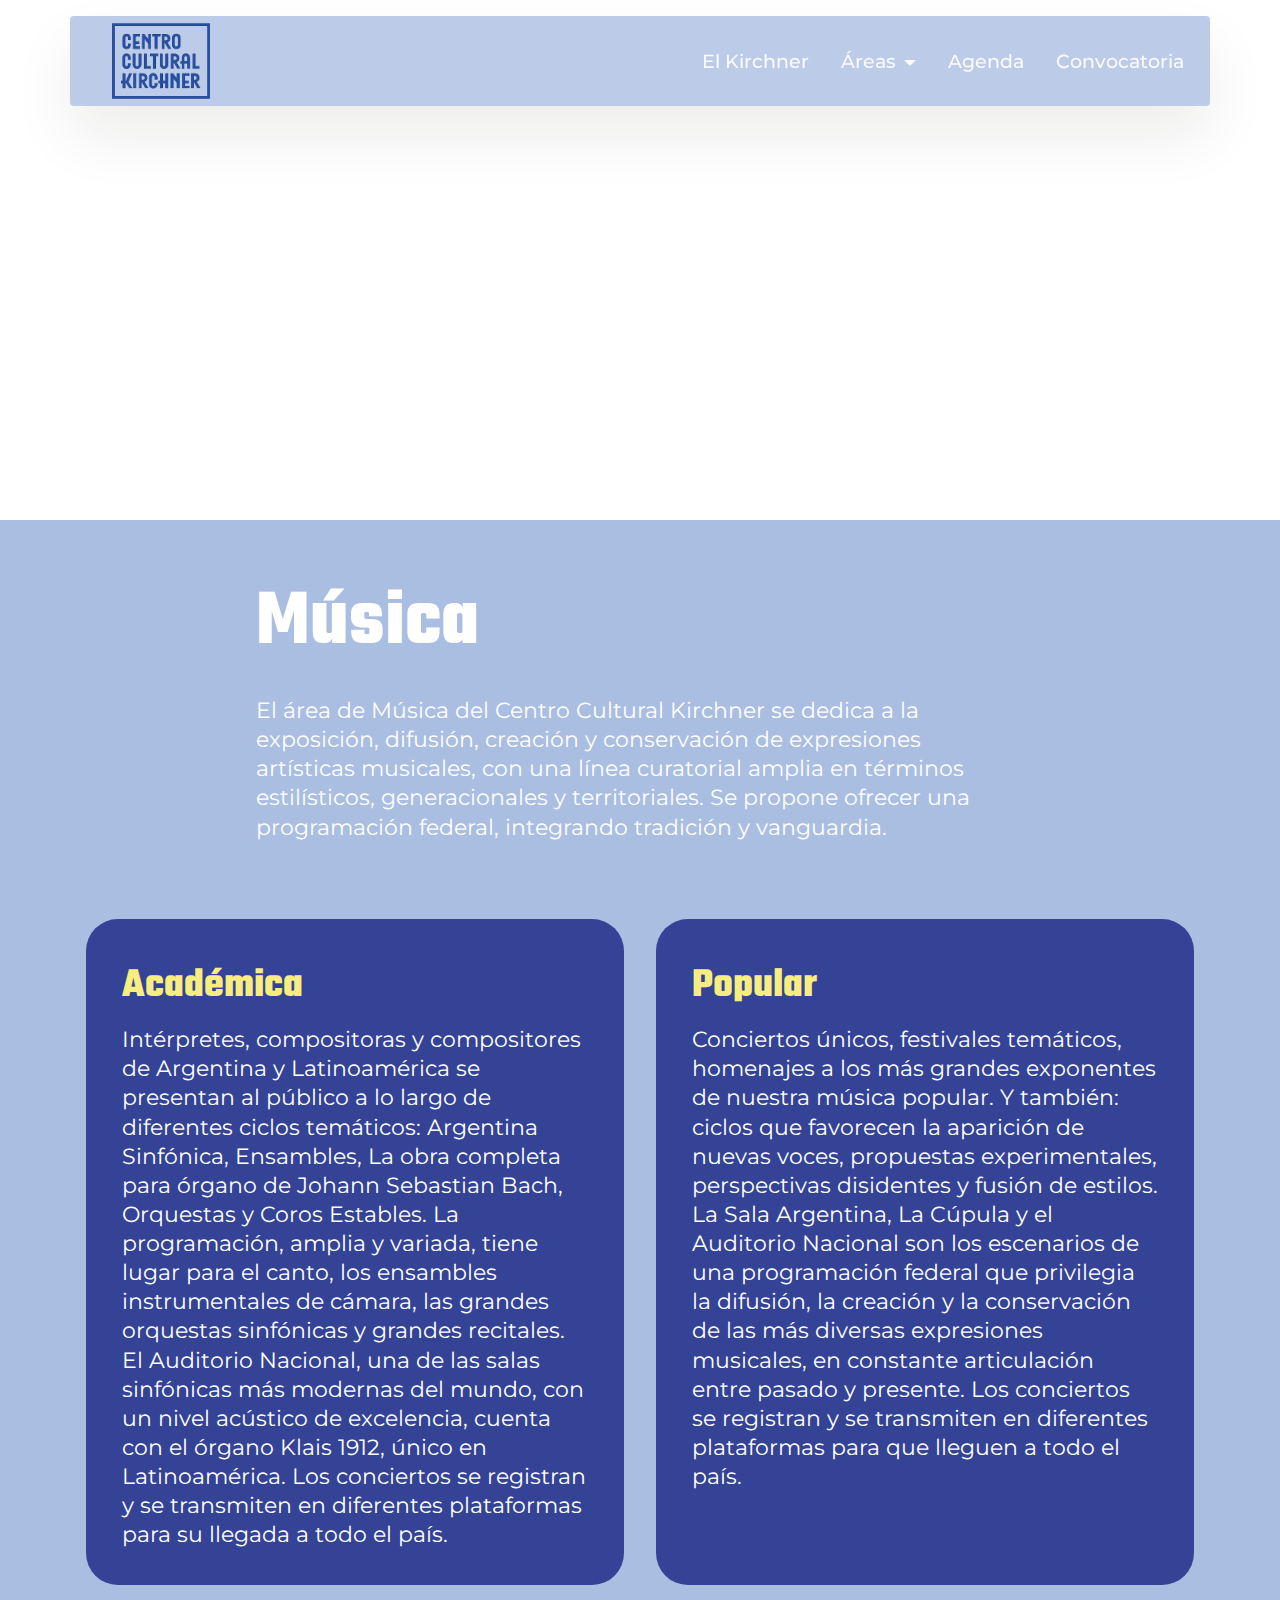
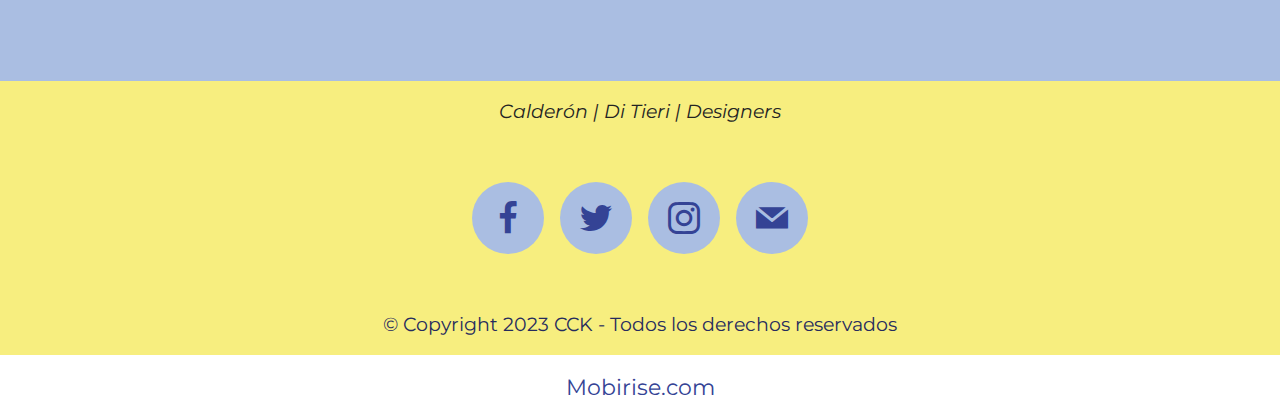
==== page2.html @ de4c161c "Add files via upload" ====
<!DOCTYPE html>
<html  >
<head>
  <!-- Site made with Mobirise Website Builder v5.9.6, https://mobirise.com -->
  <meta charset="UTF-8">
  <meta http-equiv="X-UA-Compatible" content="IE=edge">
  <meta name="generator" content="Mobirise v5.9.6, mobirise.com">
  <meta name="viewport" content="width=device-width, initial-scale=1, minimum-scale=1">
  <link rel="shortcut icon" href="assets/images/cck-kirchner-logo.png" type="image/x-icon">
  <meta name="description" content="">
  
  
  <title>Areas Musica</title>
  <link rel="stylesheet" href="assets/web/assets/mobirise-icons2/mobirise2.css">
  <link rel="stylesheet" href="assets/web/assets/mobirise-icons-bold/mobirise-icons-bold.css">
  <link rel="stylesheet" href="assets/bootstrap/css/bootstrap.min.css">
  <link rel="stylesheet" href="assets/bootstrap/css/bootstrap-grid.min.css">
  <link rel="stylesheet" href="assets/bootstrap/css/bootstrap-reboot.min.css">
  <link rel="stylesheet" href="assets/parallax/jarallax.css">
  <link rel="stylesheet" href="assets/dropdown/css/style.css">
  <link rel="stylesheet" href="assets/socicon/css/styles.css">
  <link rel="stylesheet" href="assets/theme/css/style.css">
  <link rel="preload" href="https://fonts.googleapis.com/css?family=Teko:300,400,500,600,700&display=swap" as="style" onload="this.onload=null;this.rel='stylesheet'">
  <noscript><link rel="stylesheet" href="https://fonts.googleapis.com/css?family=Teko:300,400,500,600,700&display=swap"></noscript>
  <link rel="preload" href="https://fonts.googleapis.com/css?family=Montserrat:100,200,300,400,500,600,700,800,900,100i,200i,300i,400i,500i,600i,700i,800i,900i&display=swap" as="style" onload="this.onload=null;this.rel='stylesheet'">
  <noscript><link rel="stylesheet" href="https://fonts.googleapis.com/css?family=Montserrat:100,200,300,400,500,600,700,800,900,100i,200i,300i,400i,500i,600i,700i,800i,900i&display=swap"></noscript>
  <link rel="preload" as="style" href="assets/mobirise/css/mbr-additional.css"><link rel="stylesheet" href="assets/mobirise/css/mbr-additional.css" type="text/css">

  
  
  
</head>
<body>
  
  <section data-bs-version="5.1" class="menu menu1 cid-tX0xOzQKSN" once="menu" id="menu01-j">
	

	<nav class="navbar navbar-dropdown navbar-expand-lg">
		<div class="container">
			<div class="navbar-brand">
				<span class="navbar-logo">
					<a href="index.html">
						<img src="assets/images/cck-kirchner-logo.png" alt="Centro Cultural Kirchner" style="height: 4.7rem;">
					</a>
				</span>
				
			</div>
			<button class="navbar-toggler" type="button" data-toggle="collapse" data-bs-toggle="collapse" data-target="#navbarSupportedContent" data-bs-target="#navbarSupportedContent" aria-controls="navbarNavAltMarkup" aria-expanded="false" aria-label="Toggle navigation">
				<div class="hamburger">
					<span></span>
					<span></span>
					<span></span>
					<span></span>
				</div>
			</button>
			<div class="collapse navbar-collapse" id="navbarSupportedContent">
				<ul class="navbar-nav nav-dropdown nav-right" data-app-modern-menu="true"><li class="nav-item">
						<a class="nav-link link text-white text-primary display-4" href="page1.html">El Kirchner</a>
					</li>
					<li class="nav-item dropdown">
						<a class="nav-link link dropdown-toggle text-white show display-4" href="https://mobiri.se" aria-expanded="false" data-toggle="dropdown-submenu" data-bs-toggle="dropdown" data-bs-auto-close="outside">Áreas</a><div class="dropdown-menu show" aria-labelledby="dropdown-506" data-bs-popper="none"><a class="dropdown-item text-white text-primary display-4" href="page2.html">Música</a><a class="show dropdown-item text-white text-primary display-4" href="page3.html">Infancias</a><a class="dropdown-item text-white text-primary display-4" href="page4.html">Debate</a><a class="dropdown-item text-white text-primary display-4" href="page5.html">Cine</a></div>
					</li>
					<li class="nav-item">
						<a class="nav-link link text-white text-primary display-4" href="page6.html">Agenda</a>
					</li><li class="nav-item"><a class="nav-link link text-white text-primary display-4" href="page7.html">Convocatoria</a></li></ul>
				
				
			</div>
		</div>
	</nav>
</section>

<section data-bs-version="5.1" class="header09 cid-tX1gYUV2UE mbr-parallax-background" id="header09-r">
	
	
	<div class="container">
		<div class="row">
			<div class="content-wrap col-12 col-md-4">
				
				
				
				
			</div>
		</div>
	</div>
</section>

<section data-bs-version="5.1" class="features5 cid-tX1hSthxsm" id="features05-s">
  

  
  
  <div class="container">
    <div class="row mb-5 justify-content-center">
      <div class="col-12 content-head">
        <h3 class="mbr-section-title mbr-fonts-style align-center mb-0 display-1">
          <strong>Música</strong></h3>
        <h5 class="mbr-section-subtitle mbr-fonts-style align-center mb-0 mt-4 display-7">El área de Música del Centro Cultural Kirchner se dedica a la exposición, difusión, creación y conservación de expresiones artísticas musicales, con una línea curatorial amplia en términos estilísticos, generacionales y territoriales. Se propone ofrecer una programación federal, integrando tradición y vanguardia.
<div>
</div><div><br></div></h5>
      </div>
    </div>
    <div class="row">
      <div class="item features-without-image col-12 col-md-6 col-lg-6 item-mb">
        <div class="item-wrapper">
          <div class="card-box align-left">
            
            <h5 class="card-title mbr-fonts-style display-5">
              <strong>Académica</strong></h5>
            <p class="card-text mbr-fonts-style display-7">
              Intérpretes, compositoras y compositores de Argentina y Latinoamérica se presentan al público a lo largo de diferentes ciclos temáticos: Argentina Sinfónica, Ensambles, La obra completa para órgano de Johann Sebastian Bach, Orquestas y Coros Estables. La programación, amplia y variada, tiene lugar para el canto, los ensambles instrumentales de cámara, las grandes orquestas sinfónicas y grandes recitales. El Auditorio Nacional, una de las salas sinfónicas más modernas del mundo, con un nivel acústico de excelencia, cuenta con el órgano Klais 1912, único en Latinoamérica. Los conciertos se registran y se transmiten en diferentes plataformas para su llegada a todo el país.
            </p>

            
          </div>
        </div>
      </div>
      <div class="item features-without-image col-12 col-md-6 col-lg-6 item-mb">
        <div class="item-wrapper">
          <div class="card-box align-left">
            
            <h5 class="card-title mbr-fonts-style display-5">
              <strong>Popular</strong></h5>
            <p class="card-text mbr-fonts-style display-7">
              Conciertos únicos, festivales temáticos, homenajes a los más grandes exponentes de nuestra música popular. Y también: ciclos que favorecen la aparición de nuevas voces, propuestas experimentales, perspectivas disidentes y fusión de estilos. La Sala Argentina, La Cúpula y el Auditorio Nacional son los escenarios de una programación federal que privilegia la difusión, la creación y la conservación de las más diversas expresiones musicales, en constante articulación entre pasado y presente. Los conciertos se registran y se transmiten en diferentes plataformas para que lleguen a todo el país.
            </p>

            
          </div>
        </div>
      </div>
      
    </div>
  </div>
</section>

<section data-bs-version="5.1" class="footer3 programm5 cid-tX0YSoNeQv" once="footers" id="footer03-k">

        

    

    <div class="container">
        <div class="row">

            <div class="row-links mb-4">
                <ul class="header-menu">
                  
                  
                  
                  
                <li class="header-menu-item mbr-fonts-style display-4"><em>Calderón | Di Tieri | Designers</em></li></ul>
              </div>

            <div class="col-12">
                <div class="social-row">
                    <div class="soc-item">
                        <a href="https://www.facebook.com/elCCKirchner" target="_blank">
                            <span class="mbr-iconfont display-7 socicon-facebook socicon"></span>
                        </a>
                    </div>
                    <div class="soc-item">
                        <a href="https://twitter.com/elCCKirchner" target="_blank">
                            <span class="mbr-iconfont socicon-twitter socicon"></span>
                        </a>
                    </div>
                    <div class="soc-item">
                        <a href="https://www.instagram.com/cckargentina/" target="_blank">
                            <span class="mbr-iconfont socicon-instagram socicon"></span>
                        </a>
                    </div>
                    <div class="soc-item">
                        <a href="https://mobiri.se/" target="_blank">
                            <span class="mbr-iconfont socicon-mail socicon"></span>
                        </a>
                    </div>
                    
                </div>
            </div>
            <div class="col-12 mt-5">
                <p class="mbr-fonts-style copyright display-4">
                    © Copyright 2023 CCK - Todos los derechos reservados</p>
            </div>
        </div>
    </div>
</section><section class="display-7" style="padding: 0;align-items: center;justify-content: center;flex-wrap: wrap;    align-content: center;display: flex;position: relative;height: 4rem;"><a href="https://mobiri.se/3117635" style="flex: 1 1;height: 4rem;position: absolute;width: 100%;z-index: 1;"><img alt="" style="height: 4rem;" src="[data-uri]"></a><p style="margin: 0;text-align: center;" class="display-7">&#8204;</p><a style="z-index:1" href="https://mobirise.com">Mobirise.com </a></section><script src="assets/bootstrap/js/bootstrap.bundle.min.js"></script>  <script src="assets/parallax/jarallax.js"></script>  <script src="assets/smoothscroll/smooth-scroll.js"></script>  <script src="assets/ytplayer/index.js"></script>  <script src="assets/dropdown/js/navbar-dropdown.js"></script>  <script src="assets/theme/js/script.js"></script>  
  
  
</body>
</html>
---- assets/web/assets/mobirise-icons2/mobirise2.css ----
@font-face {
  font-family: 'Moririse2';
  font-display: swap;
  src:  url('mobirise2.eot?f2bix4');
  src:  url('mobirise2.eot?f2bix4#iefix') format('embedded-opentype'),
    url('mobirise2.ttf?f2bix4') format('truetype'),
    url('mobirise2.woff?f2bix4') format('woff'),
    url('mobirise2.svg?f2bix4#mobirise2') format('svg');
  font-weight: normal;
  font-style: normal;
}

[class^="mobi-"], [class*=" mobi-"] {
  /* use !important to prevent issues with browser extensions that change fonts */
  font-family: 'Moririse2' !important;
  speak: none;
  font-style: normal;
  font-weight: normal;
  font-variant: normal;
  text-transform: none;
  line-height: 1;

  /* Better Font Rendering =========== */
  -webkit-font-smoothing: antialiased;
  -moz-osx-font-smoothing: grayscale;
}

.mobi-mbri-add-submenu:before {
  content: "\e900";
}
.mobi-mbri-alert:before {
  content: "\e901";
}
.mobi-mbri-align-center:before {
  content: "\e902";
}
.mobi-mbri-align-justify:before {
  content: "\e903";
}
.mobi-mbri-align-left:before {
  content: "\e904";
}
.mobi-mbri-align-right:before {
  content: "\e905";
}
.mobi-mbri-android:before {
  content: "\e906";
}
.mobi-mbri-apple:before {
  content: "\e907";
}
.mobi-mbri-arrow-down:before {
  content: "\e908";
}
.mobi-mbri-arrow-next:before {
  content: "\e909";
}
.mobi-mbri-arrow-prev:before {
  content: "\e90a";
}
.mobi-mbri-arrow-up:before {
  content: "\e90b";
}
.mobi-mbri-bold:before {
  content: "\e90c";
}
.mobi-mbri-bookmark:before {
  content: "\e90d";
}
.mobi-mbri-bootstrap:before {
  content: "\e90e";
}
.mobi-mbri-briefcase:before {
  content: "\e90f";
}
.mobi-mbri-browse:before {
  content: "\e910";
}
.mobi-mbri-bulleted-list:before {
  content: "\e911";
}
.mobi-mbri-calendar:before {
  content: "\e912";
}
.mobi-mbri-camera:before {
  content: "\e913";
}
.mobi-mbri-cart-add:before {
  content: "\e914";
}
.mobi-mbri-cart-full:before {
  content: "\e915";
}
.mobi-mbri-cash:before {
  content: "\e916";
}
.mobi-mbri-change-style:before {
  content: "\e917";
}
.mobi-mbri-chat:before {
  content: "\e918";
}
.mobi-mbri-clock:before {
  content: "\e919";
}
.mobi-mbri-close:before {
  content: "\e91a";
}
.mobi-mbri-cloud:before {
  content: "\e91b";
}
.mobi-mbri-code:before {
  content: "\e91c";
}
.mobi-mbri-contact-form:before {
  content: "\e91d";
}
.mobi-mbri-credit-card:before {
  content: "\e91e";
}
.mobi-mbri-cursor-click:before {
  content: "\e91f";
}
.mobi-mbri-cust-feedback:before {
  content: "\e920";
}
.mobi-mbri-database:before {
  content: "\e921";
}
.mobi-mbri-delivery:before {
  content: "\e922";
}
.mobi-mbri-desktop:before {
  content: "\e923";
}
.mobi-mbri-devices:before {
  content: "\e924";
}
.mobi-mbri-down:before {
  content: "\e925";
}
.mobi-mbri-download-2:before {
  content: "\e926";
}
.mobi-mbri-download:before {
  content: "\e927";
}
.mobi-mbri-drag-n-drop-2:before {
  content: "\e928";
}
.mobi-mbri-drag-n-drop:before {
  content: "\e929";
}
.mobi-mbri-edit-2:before {
  content: "\e92a";
}
.mobi-mbri-edit:before {
  content: "\e92b";
}
.mobi-mbri-error:before {
  content: "\e92c";
}
.mobi-mbri-extension:before {
  content: "\e92d";
}
.mobi-mbri-features:before {
  content: "\e92e";
}
.mobi-mbri-file:before {
  content: "\e92f";
}
.mobi-mbri-flag:before {
  content: "\e930";
}
.mobi-mbri-folder:before {
  content: "\e931";
}
.mobi-mbri-gift:before {
  content: "\e932";
}
.mobi-mbri-github:before {
  content: "\e933";
}
.mobi-mbri-globe-2:before {
  content: "\e934";
}
.mobi-mbri-globe:before {
  content: "\e935";
}
.mobi-mbri-growing-chart:before {
  content: "\e936";
}
.mobi-mbri-hearth:before {
  content: "\e937";
}
.mobi-mbri-help:before {
  content: "\e938";
}
.mobi-mbri-home:before {
  content: "\e939";
}
.mobi-mbri-hot-cup:before {
  content: "\e93a";
}
.mobi-mbri-idea:before {
  content: "\e93b";
}
.mobi-mbri-image-gallery:before {
  content: "\e93c";
}
.mobi-mbri-image-slider:before {
  content: "\e93d";
}
.mobi-mbri-info:before {
  content: "\e93e";
}
.mobi-mbri-italic:before {
  content: "\e93f";
}
.mobi-mbri-key:before {
  content: "\e940";
}
.mobi-mbri-laptop:before {
  content: "\e941";
}
.mobi-mbri-layers:before {
  content: "\e942";
}
.mobi-mbri-left-right:before {
  content: "\e943";
}
.mobi-mbri-left:before {
  content: "\e944";
}
.mobi-mbri-letter:before {
  content: "\e945";
}
.mobi-mbri-like:before {
  content: "\e946";
}
.mobi-mbri-link:before {
  content: "\e947";
}
.mobi-mbri-lock:before {
  content: "\e948";
}
.mobi-mbri-login:before {
  content: "\e949";
}
.mobi-mbri-logout:before {
  content: "\e94a";
}
.mobi-mbri-magic-stick:before {
  content: "\e94b";
}
.mobi-mbri-map-pin:before {
  content: "\e94c";
}
.mobi-mbri-menu:before {
  content: "\e94d";
}
.mobi-mbri-mobile-2:before {
  content: "\e94e";
}
.mobi-mbri-mobile-horizontal:before {
  content: "\e94f";
}
.mobi-mbri-mobile:before {
  content: "\e950";
}
.mobi-mbri-mobirise:before {
  content: "\e951";
}
.mobi-mbri-more-horizontal:before {
  content: "\e952";
}
.mobi-mbri-more-vertical:before {
  content: "\e953";
}
.mobi-mbri-music:before {
  content: "\e954";
}
.mobi-mbri-new-file:before {
  content: "\e955";
}
.mobi-mbri-numbered-list:before {
  content: "\e956";
}
.mobi-mbri-opened-folder:before {
  content: "\e957";
}
.mobi-mbri-pages:before {
  content: "\e958";
}
.mobi-mbri-paper-plane:before {
  content: "\e959";
}
.mobi-mbri-paperclip:before {
  content: "\e95a";
}
.mobi-mbri-phone:before {
  content: "\e95b";
}
.mobi-mbri-photo:before {
  content: "\e95c";
}
.mobi-mbri-photos:before {
  content: "\e95d";
}
.mobi-mbri-pin:before {
  content: "\e95e";
}
.mobi-mbri-play:before {
  content: "\e95f";
}
.mobi-mbri-plus:before {
  content: "\e960";
}
.mobi-mbri-preview:before {
  content: "\e961";
}
.mobi-mbri-print:before {
  content: "\e962";
}
.mobi-mbri-protect:before {
  content: "\e963";
}
.mobi-mbri-question:before {
  content: "\e964";
}
.mobi-mbri-quote-left:before {
  content: "\e965";
}
.mobi-mbri-quote-right:before {
  content: "\e966";
}
.mobi-mbri-redo:before {
  content: "\e967";
}
.mobi-mbri-refresh:before {
  content: "\e968";
}
.mobi-mbri-responsive-2:before {
  content: "\e969";
}
.mobi-mbri-responsive:before {
  content: "\e96a";
}
.mobi-mbri-right:before {
  content: "\e96b";
}
.mobi-mbri-rocket:before {
  content: "\e96c";
}
.mobi-mbri-sad-face:before {
  content: "\e96d";
}
.mobi-mbri-sale:before {
  content: "\e96e";
}
.mobi-mbri-save:before {
  content: "\e96f";
}
.mobi-mbri-search:before {
  content: "\e970";
}
.mobi-mbri-setting-2:before {
  content: "\e971";
}
.mobi-mbri-setting-3:before {
  content: "\e972";
}
.mobi-mbri-setting:before {
  content: "\e973";
}
.mobi-mbri-share:before {
  content: "\e974";
}
.mobi-mbri-shopping-bag:before {
  content: "\e975";
}
.mobi-mbri-shopping-basket:before {
  content: "\e976";
}
.mobi-mbri-shopping-cart:before {
  content: "\e977";
}
.mobi-mbri-sites:before {
  content: "\e978";
}
.mobi-mbri-smile-face:before {
  content: "\e979";
}
.mobi-mbri-speed:before {
  content: "\e97a";
}
.mobi-mbri-star:before {
  content: "\e97b";
}
.mobi-mbri-success:before {
  content: "\e97c";
}
.mobi-mbri-sun:before {
  content: "\e97d";
}
.mobi-mbri-sun2:before {
  content: "\e97e";
}
.mobi-mbri-tablet-vertical:before {
  content: "\e97f";
}
.mobi-mbri-tablet:before {
  content: "\e980";
}
.mobi-mbri-target:before {
  content: "\e981";
}
.mobi-mbri-timer:before {
  content: "\e982";
}
.mobi-mbri-to-ftp:before {
  content: "\e983";
}
.mobi-mbri-to-local-drive:before {
  content: "\e984";
}
.mobi-mbri-touch-swipe:before {
  content: "\e985";
}
.mobi-mbri-touch:before {
  content: "\e986";
}
.mobi-mbri-trash:before {
  content: "\e987";
}
.mobi-mbri-underline:before {
  content: "\e988";
}
.mobi-mbri-undo:before {
  content: "\e989";
}
.mobi-mbri-unlink:before {
  content: "\e98a";
}
.mobi-mbri-unlock:before {
  content: "\e98b";
}
.mobi-mbri-up-down:before {
  content: "\e98c";
}
.mobi-mbri-up:before {
  content: "\e98d";
}
.mobi-mbri-update:before {
  content: "\e98e";
}
.mobi-mbri-upload-2:before {
  content: "\e98f";
}
.mobi-mbri-upload:before {
  content: "\e990";
}
.mobi-mbri-user-2:before {
  content: "\e991";
}
.mobi-mbri-user:before {
  content: "\e992";
}
.mobi-mbri-users:before {
  content: "\e993";
}
.mobi-mbri-video-play:before {
  content: "\e994";
}
.mobi-mbri-video:before {
  content: "\e995";
}
.mobi-mbri-watch:before {
  content: "\e996";
}
.mobi-mbri-website-theme-2:before {
  content: "\e997";
}
.mobi-mbri-website-theme:before {
  content: "\e998";
}
.mobi-mbri-wifi:before {
  content: "\e999";
}
.mobi-mbri-windows:before {
  content: "\e99a";
}
.mobi-mbri-zoom-in:before {
  content: "\e99b";
}
.mobi-mbri-zoom-out:before {
  content: "\e99c";
}
---- assets/web/assets/mobirise-icons-bold/mobirise-icons-bold.css ----
@font-face {
  font-family: 'mobirise-icons-bold';
  font-display: swap;
  src:  url('mobirise-icons-bold.eot?m1l4yr');
  src:  url('mobirise-icons-bold.eot?m1l4yr#iefix') format('embedded-opentype'),
    url('mobirise-icons-bold.ttf?m1l4yr') format('truetype'),
    url('mobirise-icons-bold.woff?m1l4yr') format('woff'),
    url('mobirise-icons-bold.svg?m1l4yr#mobirise-icons-bold') format('svg');
  font-weight: normal;
  font-style: normal;
}

[class^="mbrib-"], [class*="mbrib-"] {
  /* use !important to prevent issues with browser extensions that change fonts */
  font-family: 'mobirise-icons-bold' !important;
  speak: none;
  font-style: normal;
  font-weight: normal;
  font-variant: normal;
  text-transform: none;
  line-height: 1;

  /* Better Font Rendering =========== */
  -webkit-font-smoothing: antialiased;
  -moz-osx-font-smoothing: grayscale;
}

.mbrib-add-submenu:before {
  content: "\e900";
}
.mbrib-alert:before {
  content: "\e901";
}
.mbrib-align-center:before {
  content: "\e902";
}
.mbrib-align-justify:before {
  content: "\e903";
}
.mbrib-align-left:before {
  content: "\e904";
}
.mbrib-align-right:before {
  content: "\e905";
}
.mbrib-android:before {
  content: "\e906";
}
.mbrib-apple:before {
  content: "\e907";
}
.mbrib-arrow-down:before {
  content: "\e908";
}
.mbrib-arrow-next:before {
  content: "\e909";
}
.mbrib-arrow-prev:before {
  content: "\e90a";
}
.mbrib-arrow-up:before {
  content: "\e90b";
}
.mbrib-bold:before {
  content: "\e90c";
}
.mbrib-bookmark:before {
  content: "\e90d";
}
.mbrib-bootstrap:before {
  content: "\e90e";
}
.mbrib-briefcase:before {
  content: "\e90f";
}
.mbrib-browse:before {
  content: "\e910";
}
.mbrib-bulleted-list:before {
  content: "\e911";
}
.mbrib-calendar:before {
  content: "\e912";
}
.mbrib-camera:before {
  content: "\e913";
}
.mbrib-cart-add:before {
  content: "\e914";
}
.mbrib-cart-full:before {
  content: "\e915";
}
.mbrib-cash:before {
  content: "\e916";
}
.mbrib-change-style:before {
  content: "\e917";
}
.mbrib-chat:before {
  content: "\e918";
}
.mbrib-clock:before {
  content: "\e919";
}
.mbrib-close:before {
  content: "\e91a";
}
.mbrib-cloud:before {
  content: "\e91b";
}
.mbrib-code:before {
  content: "\e91c";
}
.mbrib-contact-form:before {
  content: "\e91d";
}
.mbrib-credit-card:before {
  content: "\e91e";
}
.mbrib-cursor-click:before {
  content: "\e91f";
}
.mbrib-cust-feedback:before {
  content: "\e920";
}
.mbrib-database:before {
  content: "\e921";
}
.mbrib-delivery:before {
  content: "\e922";
}
.mbrib-desktop:before {
  content: "\e923";
}
.mbrib-devices:before {
  content: "\e924";
}
.mbrib-down:before {
  content: "\e925";
}
.mbrib-download:before {
  content: "\e926";
}
.mbrib-drag-n-drop:before {
  content: "\e927";
}
.mbrib-drag-n-drop2:before {
  content: "\e928";
}
.mbrib-edit:before {
  content: "\e929";
}
.mbrib-edit2:before {
  content: "\e92a";
}
.mbrib-error:before {
  content: "\e92b";
}
.mbrib-extension:before {
  content: "\e92c";
}
.mbrib-features:before {
  content: "\e92d";
}
.mbrib-file:before {
  content: "\e92e";
}
.mbrib-flag:before {
  content: "\e92f";
}
.mbrib-folder:before {
  content: "\e930";
}
.mbrib-gift:before {
  content: "\e931";
}
.mbrib-github:before {
  content: "\e932";
}
.mbrib-globe-2:before {
  content: "\e933";
}
.mbrib-globe:before {
  content: "\e934";
}
.mbrib-growing-chart:before {
  content: "\e935";
}
.mbrib-hearth:before {
  content: "\e936";
}
.mbrib-help:before {
  content: "\e937";
}
.mbrib-home:before {
  content: "\e938";
}
.mbrib-hot-cup:before {
  content: "\e939";
}
.mbrib-idea:before {
  content: "\e93a";
}
.mbrib-image-gallery:before {
  content: "\e93b";
}
.mbrib-image-slider:before {
  content: "\e93c";
}
.mbrib-info:before {
  content: "\e93d";
}
.mbrib-italic:before {
  content: "\e93e";
}
.mbrib-key:before {
  content: "\e93f";
}
.mbrib-laptop:before {
  content: "\e940";
}
.mbrib-layers:before {
  content: "\e941";
}
.mbrib-left-right:before {
  content: "\e942";
}
.mbrib-left:before {
  content: "\e943";
}
.mbrib-letter:before {
  content: "\e944";
}
.mbrib-like:before {
  content: "\e945";
}
.mbrib-link:before {
  content: "\e946";
}
.mbrib-lock:before {
  content: "\e947";
}
.mbrib-login:before {
  content: "\e948";
}
.mbrib-logout:before {
  content: "\e949";
}
.mbrib-magic-stick:before {
  content: "\e94a";
}
.mbrib-map-pin:before {
  content: "\e94b";
}
.mbrib-menu:before {
  content: "\e94c";
}
.mbrib-mobile:before {
  content: "\e94d";
}
.mbrib-mobile2:before {
  content: "\e94e";
}
.mbrib-mobirise:before {
  content: "\e94f";
}
.mbrib-more-horizontal:before {
  content: "\e950";
}
.mbrib-more-vertical:before {
  content: "\e951";
}
.mbrib-music:before {
  content: "\e952";
}
.mbrib-new-file:before {
  content: "\e953";
}
.mbrib-numbered-list:before {
  content: "\e954";
}
.mbrib-opened-folder:before {
  content: "\e955";
}
.mbrib-pages:before {
  content: "\e956";
}
.mbrib-paper-plane:before {
  content: "\e957";
}
.mbrib-paperclip:before {
  content: "\e958";
}
.mbrib-photo:before {
  content: "\e959";
}
.mbrib-photos:before {
  content: "\e95a";
}
.mbrib-pin:before {
  content: "\e95b";
}
.mbrib-play:before {
  content: "\e95c";
}
.mbrib-plus:before {
  content: "\e95d";
}
.mbrib-preview:before {
  content: "\e95e";
}
.mbrib-print:before {
  content: "\e95f";
}
.mbrib-protect:before {
  content: "\e960";
}
.mbrib-question:before {
  content: "\e961";
}
.mbrib-quote-left:before {
  content: "\e962";
}
.mbrib-quote-right:before {
  content: "\e963";
}
.mbrib-redo:before {
  content: "\e964";
}
.mbrib-refresh:before {
  content: "\e965";
}
.mbrib-responsive:before {
  content: "\e966";
}
.mbrib-right:before {
  content: "\e967";
}
.mbrib-rocket:before {
  content: "\e968";
}
.mbrib-sad-face:before {
  content: "\e969";
}
.mbrib-sale:before {
  content: "\e96a";
}
.mbrib-save:before {
  content: "\e96b";
}
.mbrib-search:before {
  content: "\e96c";
}
.mbrib-setting:before {
  content: "\e96d";
}
.mbrib-setting2:before {
  content: "\e96e";
}
.mbrib-setting3:before {
  content: "\e96f";
}
.mbrib-share:before {
  content: "\e970";
}
.mbrib-shopping-bag:before {
  content: "\e971";
}
.mbrib-shopping-basket:before {
  content: "\e972";
}
.mbrib-shopping-cart:before {
  content: "\e973";
}
.mbrib-sites:before {
  content: "\e974";
}
.mbrib-smile-face:before {
  content: "\e975";
}
.mbrib-speed:before {
  content: "\e976";
}
.mbrib-star:before {
  content: "\e977";
}
.mbrib-success:before {
  content: "\e978";
}
.mbrib-sun:before {
  content: "\e979";
}
.mbrib-sun2:before {
  content: "\e97a";
}
.mbrib-tablet-vertical:before {
  content: "\e97b";
}
.mbrib-tablet:before {
  content: "\e97c";
}
.mbrib-target:before {
  content: "\e97d";
}
.mbrib-timer:before {
  content: "\e97e";
}
.mbrib-to-ftp:before {
  content: "\e97f";
}
.mbrib-to-local-drive:before {
  content: "\e980";
}
.mbrib-touch-swipe:before {
  content: "\e981";
}
.mbrib-touch:before {
  content: "\e982";
}
.mbrib-trash:before {
  content: "\e983";
}
.mbrib-underline:before {
  content: "\e984";
}
.mbrib-undo:before {
  content: "\e985";
}
.mbrib-unlink:before {
  content: "\e986";
}
.mbrib-unlock:before {
  content: "\e987";
}
.mbrib-up-down:before {
  content: "\e988";
}
.mbrib-up:before {
  content: "\e989";
}
.mbrib-update:before {
  content: "\e98a";
}
.mbrib-upload:before {
  content: "\e98b";
}
.mbrib-user:before {
  content: "\e98c";
}
.mbrib-user2:before {
  content: "\e98d";
}
.mbrib-users:before {
  content: "\e98e";
}
.mbrib-video-play:before {
  content: "\e98f";
}
.mbrib-video:before {
  content: "\e990";
}
.mbrib-watch:before {
  content: "\e991";
}
.mbrib-website-theme:before {
  content: "\e992";
}
.mbrib-wifi:before {
  content: "\e993";
}
.mbrib-windows:before {
  content: "\e994";
}
.mbrib-zoom-out:before {
  content: "\e995";
}
---- assets/parallax/jarallax.css ----
.jarallax {
    position: relative;
    z-index: 0;
}
.jarallax > .jarallax-img {
    position: absolute;
    object-fit: cover;
    /* support for plugin https://github.com/bfred-it/object-fit-images */
    font-family: 'object-fit: cover;';
    top: 0;
    left: 0;
    width: 100%;
    height: 100%;
    z-index: -1;
}
---- assets/dropdown/css/style.css ----
.navbar-dropdown {
  left: 0;
  padding: 0;
  position: absolute;
  right: 0;
  top: 0;
  transition: all 0.45s ease;
  z-index: 1030;
  background: #282828; }
  .navbar-dropdown .navbar-logo {
    margin-right: 0.8rem;
    transition: margin 0.3s ease-in-out;
    vertical-align: middle; }
    .navbar-dropdown .navbar-logo img {
      height: 3.125rem;
      transition: all 0.3s ease-in-out; }
    .navbar-dropdown .navbar-logo.mbr-iconfont {
      font-size: 3.125rem;
      line-height: 3.125rem; }
  .navbar-dropdown .navbar-caption {
    font-weight: 700;
    white-space: normal;
    vertical-align: -4px;
    line-height: 3.125rem !important; }
    .navbar-dropdown .navbar-caption, .navbar-dropdown .navbar-caption:hover {
      color: inherit;
      text-decoration: none; }
  .navbar-dropdown .mbr-iconfont + .navbar-caption {
    vertical-align: -1px; }
  .navbar-dropdown.navbar-fixed-top {
    position: fixed; }
  .navbar-dropdown .navbar-brand span {
    vertical-align: -4px; }
  .navbar-dropdown.bg-color.transparent {
    background: none; }
  .navbar-dropdown.navbar-short .navbar-brand {
    padding: 0.625rem 0; }
    .navbar-dropdown.navbar-short .navbar-brand span {
      vertical-align: -1px; }
  .navbar-dropdown.navbar-short .navbar-caption {
    line-height: 2.375rem !important;
    vertical-align: -2px; }
  .navbar-dropdown.navbar-short .navbar-logo {
    margin-right: 0.5rem; }
    .navbar-dropdown.navbar-short .navbar-logo img {
      height: 2.375rem; }
    .navbar-dropdown.navbar-short .navbar-logo.mbr-iconfont {
      font-size: 2.375rem;
      line-height: 2.375rem; }
  .navbar-dropdown.navbar-short .mbr-table-cell {
    height: 3.625rem; }
  .navbar-dropdown .navbar-close {
    left: 0.6875rem;
    position: fixed;
    top: 0.75rem;
    z-index: 1000; }
  .navbar-dropdown .hamburger-icon {
    content: "";
    display: inline-block;
    vertical-align: middle;
    width: 16px;
    -webkit-box-shadow: 0 -6px 0 1px #282828,0 0 0 1px #282828,0 6px 0 1px #282828;
    -moz-box-shadow: 0 -6px 0 1px #282828,0 0 0 1px #282828,0 6px 0 1px #282828;
    box-shadow: 0 -6px 0 1px #282828,0 0 0 1px #282828,0 6px 0 1px #282828; }

.dropdown-menu .dropdown-toggle[data-toggle="dropdown-submenu"]::after {
  border-bottom: 0.35em solid transparent;
  border-left: 0.35em solid;
  border-right: 0;
  border-top: 0.35em solid transparent;
  margin-left: 0.3rem; }

.dropdown-menu .dropdown-item:focus {
  outline: 0; }

.nav-dropdown {
  font-size: 0.75rem;
  font-weight: 500;
  height: auto !important; }
  .nav-dropdown .nav-btn {
    padding-left: 1rem; }
  .nav-dropdown .link {
    margin: .667em 1.667em;
    font-weight: 500;
    padding: 0;
    transition: color .2s ease-in-out; }
    .nav-dropdown .link.dropdown-toggle {
      margin-right: 2.583em; }
      .nav-dropdown .link.dropdown-toggle::after {
        margin-left: .25rem;
        border-top: 0.35em solid;
        border-right: 0.35em solid transparent;
        border-left: 0.35em solid transparent;
        border-bottom: 0; }
      .nav-dropdown .link.dropdown-toggle[aria-expanded="true"] {
        margin: 0;
        padding: 0.667em 3.263em  0.667em 1.667em; }
  .nav-dropdown .link::after,
  .nav-dropdown .dropdown-item::after {
    color: inherit; }
  .nav-dropdown .btn {
    font-size: 0.75rem;
    font-weight: 700;
    letter-spacing: 0;
    margin-bottom: 0;
    padding-left: 1.25rem;
    padding-right: 1.25rem; }
  .nav-dropdown .dropdown-menu {
    border-radius: 0;
    border: 0;
    left: 0;
    margin: 0;
    padding-bottom: 1.25rem;
    padding-top: 1.25rem;
    position: relative; }
  .nav-dropdown .dropdown-submenu {
    margin-left: 0.125rem;
    top: 0; }
  .nav-dropdown .dropdown-item {
    font-weight: 500;
    line-height: 2;
    padding: 0.3846em 4.615em 0.3846em 1.5385em;
    position: relative;
    transition: color .2s ease-in-out, background-color .2s ease-in-out; }
    .nav-dropdown .dropdown-item::after {
      margin-top: -0.3077em;
      position: absolute;
      right: 1.1538em;
      top: 50%; }
    .nav-dropdown .dropdown-item:focus, .nav-dropdown .dropdown-item:hover {
      background: none; }

@media (max-width: 767px) {
  .nav-dropdown.navbar-toggleable-sm {
    bottom: 0;
    display: none;
    left: 0;
    overflow-x: hidden;
    position: fixed;
    top: 0;
    transform: translateX(-100%);
    -ms-transform: translateX(-100%);
    -webkit-transform: translateX(-100%);
    width: 18.75rem;
    z-index: 999; } }
.nav-dropdown.navbar-toggleable-xl {
  bottom: 0;
  display: none;
  left: 0;
  overflow-x: hidden;
  position: fixed;
  top: 0;
  transform: translateX(-100%);
  -ms-transform: translateX(-100%);
  -webkit-transform: translateX(-100%);
  width: 18.75rem;
  z-index: 999; }

.nav-dropdown-sm {
  display: block !important;
  overflow-x: hidden;
  overflow: auto;
  padding-top: 3.875rem; }
  .nav-dropdown-sm::after {
    content: "";
    display: block;
    height: 3rem;
    width: 100%; }
  .nav-dropdown-sm.collapse.in ~ .navbar-close {
    display: block !important; }
  .nav-dropdown-sm.collapsing, .nav-dropdown-sm.collapse.in {
    transform: translateX(0);
    -ms-transform: translateX(0);
    -webkit-transform: translateX(0);
    transition: all 0.25s ease-out;
    -webkit-transition: all 0.25s ease-out;
    background: #282828; }
  .nav-dropdown-sm.collapsing[aria-expanded="false"] {
    transform: translateX(-100%);
    -ms-transform: translateX(-100%);
    -webkit-transform: translateX(-100%); }
  .nav-dropdown-sm .nav-item {
    display: block;
    margin-left: 0 !important;
    padding-left: 0; }
  .nav-dropdown-sm .link,
  .nav-dropdown-sm .dropdown-item {
    border-top: 1px dotted rgba(255, 255, 255, 0.1);
    font-size: 0.8125rem;
    line-height: 1.6;
    margin: 0 !important;
    padding: 0.875rem 2.4rem 0.875rem 1.5625rem !important;
    position: relative;
    white-space: normal; }
    .nav-dropdown-sm .link:focus, .nav-dropdown-sm .link:hover,
    .nav-dropdown-sm .dropdown-item:focus,
    .nav-dropdown-sm .dropdown-item:hover {
      background: rgba(0, 0, 0, 0.2) !important;
      color: #c0a375; }
  .nav-dropdown-sm .nav-btn {
    position: relative;
    padding: 1.5625rem 1.5625rem 0 1.5625rem; }
    .nav-dropdown-sm .nav-btn::before {
      border-top: 1px dotted rgba(255, 255, 255, 0.1);
      content: "";
      left: 0;
      position: absolute;
      top: 0;
      width: 100%; }
    .nav-dropdown-sm .nav-btn + .nav-btn {
      padding-top: 0.625rem; }
      .nav-dropdown-sm .nav-btn + .nav-btn::before {
        display: none; }
  .nav-dropdown-sm .btn {
    padding: 0.625rem 0; }
  .nav-dropdown-sm .dropdown-toggle[data-toggle="dropdown-submenu"]::after {
    margin-left: .25rem;
    border-top: 0.35em solid;
    border-right: 0.35em solid transparent;
    border-left: 0.35em solid transparent;
    border-bottom: 0; }
  .nav-dropdown-sm .dropdown-toggle[data-toggle="dropdown-submenu"][aria-expanded="true"]::after {
    border-top: 0;
    border-right: 0.35em solid transparent;
    border-left: 0.35em solid transparent;
    border-bottom: 0.35em solid; }
  .nav-dropdown-sm .dropdown-menu {
    margin: 0;
    padding: 0;
    position: relative;
    top: 0;
    left: 0;
    width: 100%;
    border: 0;
    float: none;
    border-radius: 0;
    background: none; }
  .nav-dropdown-sm .dropdown-submenu {
    left: 100%;
    margin-left: 0.125rem;
    margin-top: -1.25rem;
    top: 0; }

.navbar-toggleable-sm .nav-dropdown .dropdown-menu {
  position: absolute; }

.navbar-toggleable-sm .nav-dropdown .dropdown-submenu {
  left: 100%;
  margin-left: 0.125rem;
  margin-top: -1.25rem;
  top: 0; }

.navbar-toggleable-sm.opened .nav-dropdown .dropdown-menu {
  position: relative; }

.navbar-toggleable-sm.opened .nav-dropdown .dropdown-submenu {
  left: 0;
  margin-left: 00rem;
  margin-top: 0rem;
  top: 0; }

.is-builder .nav-dropdown.collapsing {
  transition: none !important; }
---- assets/socicon/css/styles.css ----
@charset "UTF-8";

@font-face {
  font-family: 'Socicon';
  src:  url('../fonts/socicon.eot');
  src:  url('../fonts/socicon.eot?#iefix') format('embedded-opentype'),
    url('../fonts/socicon.woff2') format('woff2'),
    url('../fonts/socicon.ttf') format('truetype'),
    url('../fonts/socicon.woff') format('woff'),
    url('../fonts/socicon.svg#socicon') format('svg');
  font-weight: normal;
  font-style: normal;
  font-display: swap;
}

[data-icon]:before {
  font-family: "socicon" !important;
  content: attr(data-icon);
  font-style: normal !important;
  font-weight: normal !important;
  font-variant: normal !important;
  text-transform: none !important;
  speak: none;
  line-height: 1;
  -webkit-font-smoothing: antialiased;
  -moz-osx-font-smoothing: grayscale;
}

[class^="socicon-"], [class*=" socicon-"] {
  /* use !important to prevent issues with browser extensions that change fonts */
  font-family: 'Socicon' !important;
  speak: none;
  font-style: normal;
  font-weight: normal;
  font-variant: normal;
  text-transform: none;
  line-height: 1;

  /* Better Font Rendering =========== */
  -webkit-font-smoothing: antialiased;
  -moz-osx-font-smoothing: grayscale;
}

.socicon-eitaa:before {
  content: "\e97c";
}
.socicon-soroush:before {
  content: "\e97d";
}
.socicon-bale:before {
  content: "\e97e";
}
.socicon-zazzle:before {
  content: "\e97b";
}
.socicon-society6:before {
  content: "\e97a";
}
.socicon-redbubble:before {
  content: "\e979";
}
.socicon-avvo:before {
  content: "\e978";
}
.socicon-stitcher:before {
  content: "\e977";
}
.socicon-googlehangouts:before {
  content: "\e974";
}
.socicon-dlive:before {
  content: "\e975";
}
.socicon-vsco:before {
  content: "\e976";
}
.socicon-flipboard:before {
  content: "\e973";
}
.socicon-ubuntu:before {
  content: "\e958";
}
.socicon-artstation:before {
  content: "\e959";
}
.socicon-invision:before {
  content: "\e95a";
}
.socicon-torial:before {
  content: "\e95b";
}
.socicon-collectorz:before {
  content: "\e95c";
}
.socicon-seenthis:before {
  content: "\e95d";
}
.socicon-googleplaymusic:before {
  content: "\e95e";
}
.socicon-debian:before {
  content: "\e95f";
}
.socicon-filmfreeway:before {
  content: "\e960";
}
.socicon-gnome:before {
  content: "\e961";
}
.socicon-itchio:before {
  content: "\e962";
}
.socicon-jamendo:before {
  content: "\e963";
}
.socicon-mix:before {
  content: "\e964";
}
.socicon-sharepoint:before {
  content: "\e965";
}
.socicon-tinder:before {
  content: "\e966";
}
.socicon-windguru:before {
  content: "\e967";
}
.socicon-cdbaby:before {
  content: "\e968";
}
.socicon-elementaryos:before {
  content: "\e969";
}
.socicon-stage32:before {
  content: "\e96a";
}
.socicon-tiktok:before {
  content: "\e96b";
}
.socicon-gitter:before {
  content: "\e96c";
}
.socicon-letterboxd:before {
  content: "\e96d";
}
.socicon-threema:before {
  content: "\e96e";
}
.socicon-splice:before {
  content: "\e96f";
}
.socicon-metapop:before {
  content: "\e970";
}
.socicon-naver:before {
  content: "\e971";
}
.socicon-remote:before {
  content: "\e972";
}
.socicon-internet:before {
  content: "\e957";
}
.socicon-moddb:before {
  content: "\e94b";
}
.socicon-indiedb:before {
  content: "\e94c";
}
.socicon-traxsource:before {
  content: "\e94d";
}
.socicon-gamefor:before {
  content: "\e94e";
}
.socicon-pixiv:before {
  content: "\e94f";
}
.socicon-myanimelist:before {
  content: "\e950";
}
.socicon-blackberry:before {
  content: "\e951";
}
.socicon-wickr:before {
  content: "\e952";
}
.socicon-spip:before {
  content: "\e953";
}
.socicon-napster:before {
  content: "\e954";
}
.socicon-beatport:before {
  content: "\e955";
}
.socicon-hackerone:before {
  content: "\e956";
}
.socicon-hackernews:before {
  content: "\e946";
}
.socicon-smashwords:before {
  content: "\e947";
}
.socicon-kobo:before {
  content: "\e948";
}
.socicon-bookbub:before {
  content: "\e949";
}
.socicon-mailru:before {
  content: "\e94a";
}
.socicon-gitlab:before {
  content: "\e945";
}
.socicon-instructables:before {
  content: "\e944";
}
.socicon-portfolio:before {
  content: "\e943";
}
.socicon-codered:before {
  content: "\e940";
}
.socicon-origin:before {
  content: "\e941";
}
.socicon-nextdoor:before {
  content: "\e942";
}
.socicon-udemy:before {
  content: "\e93f";
}
.socicon-livemaster:before {
  content: "\e93e";
}
.socicon-crunchbase:before {
  content: "\e93b";
}
.socicon-homefy:before {
  content: "\e93c";
}
.socicon-calendly:before {
  content: "\e93d";
}
.socicon-realtor:before {
  content: "\e90f";
}
.socicon-tidal:before {
  content: "\e910";
}
.socicon-qobuz:before {
  content: "\e911";
}
.socicon-natgeo:before {
  content: "\e912";
}
.socicon-mastodon:before {
  content: "\e913";
}
.socicon-unsplash:before {
  content: "\e914";
}
.socicon-homeadvisor:before {
  content: "\e915";
}
.socicon-angieslist:before {
  content: "\e916";
}
.socicon-codepen:before {
  content: "\e917";
}
.socicon-slack:before {
  content: "\e918";
}
.socicon-openaigym:before {
  content: "\e919";
}
.socicon-logmein:before {
  content: "\e91a";
}
.socicon-fiverr:before {
  content: "\e91b";
}
.socicon-gotomeeting:before {
  content: "\e91c";
}
.socicon-aliexpress:before {
  content: "\e91d";
}
.socicon-guru:before {
  content: "\e91e";
}
.socicon-appstore:before {
  content: "\e91f";
}
.socicon-homes:before {
  content: "\e920";
}
.socicon-zoom:before {
  content: "\e921";
}
.socicon-alibaba:before {
  content: "\e922";
}
.socicon-craigslist:before {
  content: "\e923";
}
.socicon-wix:before {
  content: "\e924";
}
.socicon-redfin:before {
  content: "\e925";
}
.socicon-googlecalendar:before {
  content: "\e926";
}
.socicon-shopify:before {
  content: "\e927";
}
.socicon-freelancer:before {
  content: "\e928";
}
.socicon-seedrs:before {
  content: "\e929";
}
.socicon-bing:before {
  content: "\e92a";
}
.socicon-doodle:before {
  content: "\e92b";
}
.socicon-bonanza:before {
  content: "\e92c";
}
.socicon-squarespace:before {
  content: "\e92d";
}
.socicon-toptal:before {
  content: "\e92e";
}
.socicon-gust:before {
  content: "\e92f";
}
.socicon-ask:before {
  content: "\e930";
}
.socicon-trulia:before {
  content: "\e931";
}
.socicon-loomly:before {
  content: "\e932";
}
.socicon-ghost:before {
  content: "\e933";
}
.socicon-upwork:before {
  content: "\e934";
}
.socicon-fundable:before {
  content: "\e935";
}
.socicon-booking:before {
  content: "\e936";
}
.socicon-googlemaps:before {
  content: "\e937";
}
.socicon-zillow:before {
  content: "\e938";
}
.socicon-niconico:before {
  content: "\e939";
}
.socicon-toneden:before {
  content: "\e93a";
}
.socicon-augment:before {
  content: "\e908";
}
.socicon-bitbucket:before {
  content: "\e909";
}
.socicon-fyuse:before {
  content: "\e90a";
}
.socicon-yt-gaming:before {
  content: "\e90b";
}
.socicon-sketchfab:before {
  content: "\e90c";
}
.socicon-mobcrush:before {
  content: "\e90d";
}
.socicon-microsoft:before {
  content: "\e90e";
}
.socicon-pandora:before {
  content: "\e907";
}
.socicon-messenger:before {
  content: "\e906";
}
.socicon-gamewisp:before {
  content: "\e905";
}
.socicon-bloglovin:before {
  content: "\e904";
}
.socicon-tunein:before {
  content: "\e903";
}
.socicon-gamejolt:before {
  content: "\e901";
}
.socicon-trello:before {
  content: "\e902";
}
.socicon-spreadshirt:before {
  content: "\e900";
}
.socicon-500px:before {
  content: "\e000";
}
.socicon-8tracks:before {
  content: "\e001";
}
.socicon-airbnb:before {
  content: "\e002";
}
.socicon-alliance:before {
  content: "\e003";
}
.socicon-amazon:before {
  content: "\e004";
}
.socicon-amplement:before {
  content: "\e005";
}
.socicon-android:before {
  content: "\e006";
}
.socicon-angellist:before {
  content: "\e007";
}
.socicon-apple:before {
  content: "\e008";
}
.socicon-appnet:before {
  content: "\e009";
}
.socicon-baidu:before {
  content: "\e00a";
}
.socicon-bandcamp:before {
  content: "\e00b";
}
.socicon-battlenet:before {
  content: "\e00c";
}
.socicon-mixer:before {
  content: "\e00d";
}
.socicon-bebee:before {
  content: "\e00e";
}
.socicon-bebo:before {
  content: "\e00f";
}
.socicon-behance:before {
  content: "\e010";
}
.socicon-blizzard:before {
  content: "\e011";
}
.socicon-blogger:before {
  content: "\e012";
}
.socicon-buffer:before {
  content: "\e013";
}
.socicon-chrome:before {
  content: "\e014";
}
.socicon-coderwall:before {
  content: "\e015";
}
.socicon-curse:before {
  content: "\e016";
}
.socicon-dailymotion:before {
  content: "\e017";
}
.socicon-deezer:before {
  content: "\e018";
}
.socicon-delicious:before {
  content: "\e019";
}
.socicon-deviantart:before {
  content: "\e01a";
}
.socicon-diablo:before {
  content: "\e01b";
}
.socicon-digg:before {
  content: "\e01c";
}
.socicon-discord:before {
  content: "\e01d";
}
.socicon-disqus:before {
  content: "\e01e";
}
.socicon-douban:before {
  content: "\e01f";
}
.socicon-draugiem:before {
  content: "\e020";
}
.socicon-dribbble:before {
  content: "\e021";
}
.socicon-drupal:before {
  content: "\e022";
}
.socicon-ebay:before {
  content: "\e023";
}
.socicon-ello:before {
  content: "\e024";
}
.socicon-endomodo:before {
  content: "\e025";
}
.socicon-envato:before {
  content: "\e026";
}
.socicon-etsy:before {
  content: "\e027";
}
.socicon-facebook:before {
  content: "\e028";
}
.socicon-feedburner:before {
  content: "\e029";
}
.socicon-filmweb:before {
  content: "\e02a";
}
.socicon-firefox:before {
  content: "\e02b";
}
.socicon-flattr:before {
  content: "\e02c";
}
.socicon-flickr:before {
  content: "\e02d";
}
.socicon-formulr:before {
  content: "\e02e";
}
.socicon-forrst:before {
  content: "\e02f";
}
.socicon-foursquare:before {
  content: "\e030";
}
.socicon-friendfeed:before {
  content: "\e031";
}
.socicon-github:before {
  content: "\e032";
}
.socicon-goodreads:before {
  content: "\e033";
}
.socicon-google:before {
  content: "\e034";
}
.socicon-googlescholar:before {
  content: "\e035";
}
.socicon-googlegroups:before {
  content: "\e036";
}
.socicon-googlephotos:before {
  content: "\e037";
}
.socicon-googleplus:before {
  content: "\e038";
}
.socicon-grooveshark:before {
  content: "\e039";
}
.socicon-hackerrank:before {
  content: "\e03a";
}
.socicon-hearthstone:before {
  content: "\e03b";
}
.socicon-hellocoton:before {
  content: "\e03c";
}
.socicon-heroes:before {
  content: "\e03d";
}
.socicon-smashcast:before {
  content: "\e03e";
}
.socicon-horde:before {
  content: "\e03f";
}
.socicon-houzz:before {
  content: "\e040";
}
.socicon-icq:before {
  content: "\e041";
}
.socicon-identica:before {
  content: "\e042";
}
.socicon-imdb:before {
  content: "\e043";
}
.socicon-instagram:before {
  content: "\e044";
}
.socicon-issuu:before {
  content: "\e045";
}
.socicon-istock:before {
  content: "\e046";
}
.socicon-itunes:before {
  content: "\e047";
}
.socicon-keybase:before {
  content: "\e048";
}
.socicon-lanyrd:before {
  content: "\e049";
}
.socicon-lastfm:before {
  content: "\e04a";
}
.socicon-line:before {
  content: "\e04b";
}
.socicon-linkedin:before {
  content: "\e04c";
}
.socicon-livejournal:before {
  content: "\e04d";
}
.socicon-lyft:before {
  content: "\e04e";
}
.socicon-macos:before {
  content: "\e04f";
}
.socicon-mail:before {
  content: "\e050";
}
.socicon-medium:before {
  content: "\e051";
}
.socicon-meetup:before {
  content: "\e052";
}
.socicon-mixcloud:before {
  content: "\e053";
}
.socicon-modelmayhem:before {
  content: "\e054";
}
.socicon-mumble:before {
  content: "\e055";
}
.socicon-myspace:before {
  content: "\e056";
}
.socicon-newsvine:before {
  content: "\e057";
}
.socicon-nintendo:before {
  content: "\e058";
}
.socicon-npm:before {
  content: "\e059";
}
.socicon-odnoklassniki:before {
  content: "\e05a";
}
.socicon-openid:before {
  content: "\e05b";
}
.socicon-opera:before {
  content: "\e05c";
}
.socicon-outlook:before {
  content: "\e05d";
}
.socicon-overwatch:before {
  content: "\e05e";
}
.socicon-patreon:before {
  content: "\e05f";
}
.socicon-paypal:before {
  content: "\e060";
}
.socicon-periscope:before {
  content: "\e061";
}
.socicon-persona:before {
  content: "\e062";
}
.socicon-pinterest:before {
  content: "\e063";
}
.socicon-play:before {
  content: "\e064";
}
.socicon-player:before {
  content: "\e065";
}
.socicon-playstation:before {
  content: "\e066";
}
.socicon-pocket:before {
  content: "\e067";
}
.socicon-qq:before {
  content: "\e068";
}
.socicon-quora:before {
  content: "\e069";
}
.socicon-raidcall:before {
  content: "\e06a";
}
.socicon-ravelry:before {
  content: "\e06b";
}
.socicon-reddit:before {
  content: "\e06c";
}
.socicon-renren:before {
  content: "\e06d";
}
.socicon-researchgate:before {
  content: "\e06e";
}
.socicon-residentadvisor:before {
  content: "\e06f";
}
.socicon-reverbnation:before {
  content: "\e070";
}
.socicon-rss:before {
  content: "\e071";
}
.socicon-sharethis:before {
  content: "\e072";
}
.socicon-skype:before {
  content: "\e073";
}
.socicon-slideshare:before {
  content: "\e074";
}
.socicon-smugmug:before {
  content: "\e075";
}
.socicon-snapchat:before {
  content: "\e076";
}
.socicon-songkick:before {
  content: "\e077";
}
.socicon-soundcloud:before {
  content: "\e078";
}
.socicon-spotify:before {
  content: "\e079";
}
.socicon-stackexchange:before {
  content: "\e07a";
}
.socicon-stackoverflow:before {
  content: "\e07b";
}
.socicon-starcraft:before {
  content: "\e07c";
}
.socicon-stayfriends:before {
  content: "\e07d";
}
.socicon-steam:before {
  content: "\e07e";
}
.socicon-storehouse:before {
  content: "\e07f";
}
.socicon-strava:before {
  content: "\e080";
}
.socicon-streamjar:before {
  content: "\e081";
}
.socicon-stumbleupon:before {
  content: "\e082";
}
.socicon-swarm:before {
  content: "\e083";
}
.socicon-teamspeak:before {
  content: "\e084";
}
.socicon-teamviewer:before {
  content: "\e085";
}
.socicon-technorati:before {
  content: "\e086";
}
.socicon-telegram:before {
  content: "\e087";
}
.socicon-tripadvisor:before {
  content: "\e088";
}
.socicon-tripit:before {
  content: "\e089";
}
.socicon-triplej:before {
  content: "\e08a";
}
.socicon-tumblr:before {
  content: "\e08b";
}
.socicon-twitch:before {
  content: "\e08c";
}
.socicon-twitter:before {
  content: "\e08d";
}
.socicon-uber:before {
  content: "\e08e";
}
.socicon-ventrilo:before {
  content: "\e08f";
}
.socicon-viadeo:before {
  content: "\e090";
}
.socicon-viber:before {
  content: "\e091";
}
.socicon-viewbug:before {
  content: "\e092";
}
.socicon-vimeo:before {
  content: "\e093";
}
.socicon-vine:before {
  content: "\e094";
}
.socicon-vkontakte:before {
  content: "\e095";
}
.socicon-warcraft:before {
  content: "\e096";
}
.socicon-wechat:before {
  content: "\e097";
}
.socicon-weibo:before {
  content: "\e098";
}
.socicon-whatsapp:before {
  content: "\e099";
}
.socicon-wikipedia:before {
  content: "\e09a";
}
.socicon-windows:before {
  content: "\e09b";
}
.socicon-wordpress:before {
  content: "\e09c";
}
.socicon-wykop:before {
  content: "\e09d";
}
.socicon-xbox:before {
  content: "\e09e";
}
.socicon-xing:before {
  content: "\e09f";
}
.socicon-yahoo:before {
  content: "\e0a0";
}
.socicon-yammer:before {
  content: "\e0a1";
}
.socicon-yandex:before {
  content: "\e0a2";
}
.socicon-yelp:before {
  content: "\e0a3";
}
.socicon-younow:before {
  content: "\e0a4";
}
.socicon-youtube:before {
  content: "\e0a5";
}
.socicon-zapier:before {
  content: "\e0a6";
}
.socicon-zerply:before {
  content: "\e0a7";
}
.socicon-zomato:before {
  content: "\e0a8";
}
.socicon-zynga:before {
  content: "\e0a9";
}
---- assets/theme/css/style.css ----
@charset "UTF-8";
section {
  background-color: #ffffff;
}

body {
  font-style: normal;
  line-height: 1.5;
  font-weight: 400;
  color: #232323;
  position: relative;
}

button {
  background-color: transparent;
  border-color: transparent;
}

.embla__button,
.carousel-control {
  background-color: #edefea !important;
  opacity: 0.8 !important;
  color: #464845 !important;
  border-color: #edefea !important;
}

.carousel .close,
.modalWindow .close {
  background-color: #edefea !important;
  color: #464845 !important;
  border-color: #edefea !important;
  opacity: 0.8 !important;
}

.carousel .close:hover,
.modalWindow .close:hover {
  opacity: 1 !important;
}

.carousel-indicators li {
  background-color: #edefea !important;
  border: 2px solid #464845 !important;
}

.carousel-indicators li:hover,
.carousel-indicators li:active {
  opacity: 0.8 !important;
}

.embla__button:hover,
.carousel-control:hover {
  background-color: #edefea !important;
  opacity: 1 !important;
}

.modalWindow-video-container {
  height: 80%;
}

section,
.container,
.container-fluid {
  position: relative;
  word-wrap: break-word;
}

a.mbr-iconfont:hover {
  text-decoration: none;
}

.article .lead p,
.article .lead ul,
.article .lead ol,
.article .lead pre,
.article .lead blockquote {
  margin-bottom: 0;
}

a {
  font-style: normal;
  font-weight: 400;
  cursor: pointer;
}
a, a:hover {
  text-decoration: none;
}

.mbr-section-title {
  font-style: normal;
  line-height: 1.3;
}

.mbr-section-subtitle {
  line-height: 1.3;
}

.mbr-text {
  font-style: normal;
  line-height: 1.7;
}

h1,
h2,
h3,
h4,
h5,
h6,
.display-1,
.display-2,
.display-4,
.display-5,
.display-7,
span,
p,
a {
  line-height: 1;
  word-break: break-word;
  word-wrap: break-word;
  font-weight: 400;
}

b,
strong {
  font-weight: bold;
}

input:-webkit-autofill, input:-webkit-autofill:hover, input:-webkit-autofill:focus, input:-webkit-autofill:active {
  transition-delay: 9999s;
  -webkit-transition-property: background-color, color;
  transition-property: background-color, color;
}

textarea[type=hidden] {
  display: none;
}

section {
  background-position: 50% 50%;
  background-repeat: no-repeat;
  background-size: cover;
}
section .mbr-background-video,
section .mbr-background-video-preview {
  position: absolute;
  bottom: 0;
  left: 0;
  right: 0;
  top: 0;
}

.hidden {
  visibility: hidden;
}

.mbr-z-index20 {
  z-index: 20;
}

/*! Base colors */
.mbr-white {
  color: #ffffff;
}

.mbr-black {
  color: #111111;
}

.mbr-bg-white {
  background-color: #ffffff;
}

.mbr-bg-black {
  background-color: #000000;
}

/*! Text-aligns */
.align-left {
  text-align: left;
}

.align-center {
  text-align: center;
}

.align-right {
  text-align: right;
}

/*! Font-weight  */
.mbr-light {
  font-weight: 300;
}

.mbr-regular {
  font-weight: 400;
}

.mbr-semibold {
  font-weight: 500;
}

.mbr-bold {
  font-weight: 700;
}

/*! Media  */
.media-content {
  flex-basis: 100%;
}

.media-container-row {
  display: flex;
  flex-direction: row;
  flex-wrap: wrap;
  justify-content: center;
  align-content: center;
  align-items: start;
}
.media-container-row .media-size-item {
  width: 400px;
}

.media-container-column {
  display: flex;
  flex-direction: column;
  flex-wrap: wrap;
  justify-content: center;
  align-content: center;
  align-items: stretch;
}
.media-container-column > * {
  width: 100%;
}

@media (min-width: 992px) {
  .media-container-row {
    flex-wrap: nowrap;
  }
}
figure {
  margin-bottom: 0;
  overflow: hidden;
}

figure[mbr-media-size] {
  transition: width 0.1s;
}

img,
iframe {
  display: block;
  width: 100%;
}

.card {
  background-color: transparent;
  border: none;
}

.card-box {
  width: 100%;
}

.card-img {
  text-align: center;
  flex-shrink: 0;
  -webkit-flex-shrink: 0;
}

.media {
  max-width: 100%;
  margin: 0 auto;
}

.mbr-figure {
  align-self: center;
}

.media-container > div {
  max-width: 100%;
}

.mbr-figure img,
.card-img img {
  width: 100%;
}

@media (max-width: 991px) {
  .media-size-item {
    width: auto !important;
  }
  .media {
    width: auto;
  }
  .mbr-figure {
    width: 100% !important;
  }
}
/*! Buttons */
.mbr-section-btn {
  margin-left: -0.6rem;
  margin-right: -0.6rem;
  font-size: 0;
}

.btn {
  font-weight: 600;
  border-width: 1px;
  font-style: normal;
  margin: 0.6rem 0.6rem;
  white-space: normal;
  transition: all 0.2s ease-in-out;
  display: inline-flex;
  align-items: center;
  justify-content: center;
  word-break: break-word;
}

.btn-sm {
  font-weight: 600;
  letter-spacing: 0px;
  transition: all 0.3s ease-in-out;
}

.btn-md {
  font-weight: 600;
  letter-spacing: 0px;
  transition: all 0.3s ease-in-out;
}

.btn-lg {
  font-weight: 600;
  letter-spacing: 0px;
  transition: all 0.3s ease-in-out;
}

.btn-form {
  margin: 0;
}
.btn-form:hover {
  cursor: pointer;
}

nav .mbr-section-btn {
  margin-left: 0rem;
  margin-right: 0rem;
}

/*! Btn icon margin */
.btn .mbr-iconfont,
.btn.btn-sm .mbr-iconfont {
  order: 1;
  cursor: pointer;
  margin-left: 0.5rem;
  vertical-align: sub;
}

.btn.btn-md .mbr-iconfont,
.btn.btn-md .mbr-iconfont {
  margin-left: 0.8rem;
}

.mbr-regular {
  font-weight: 400;
}

.mbr-semibold {
  font-weight: 500;
}

.mbr-bold {
  font-weight: 700;
}

[type=submit] {
  -webkit-appearance: none;
}

/*! Full-screen */
.mbr-fullscreen .mbr-overlay {
  min-height: 100vh;
}

.mbr-fullscreen {
  display: flex;
  display: -moz-flex;
  display: -ms-flex;
  display: -o-flex;
  align-items: center;
  min-height: 100vh;
  padding-top: 3rem;
  padding-bottom: 3rem;
}

/*! Map */
.map {
  height: 25rem;
  position: relative;
}
.map iframe {
  width: 100%;
  height: 100%;
}

/*! Scroll to top arrow */
.mbr-arrow-up {
  bottom: 25px;
  right: 90px;
  position: fixed;
  text-align: right;
  z-index: 5000;
  color: #ffffff;
  font-size: 22px;
}

.mbr-arrow-up a {
  background: rgba(0, 0, 0, 0.2);
  border-radius: 50%;
  color: #fff;
  display: inline-block;
  height: 60px;
  width: 60px;
  border: 2px solid #fff;
  outline-style: none !important;
  position: relative;
  text-decoration: none;
  transition: all 0.3s ease-in-out;
  cursor: pointer;
  text-align: center;
}
.mbr-arrow-up a:hover {
  background-color: rgba(0, 0, 0, 0.4);
}
.mbr-arrow-up a i {
  line-height: 60px;
}

.mbr-arrow-up-icon {
  display: block;
  color: #fff;
}

.mbr-arrow-up-icon::before {
  content: "›";
  display: inline-block;
  font-family: serif;
  font-size: 22px;
  line-height: 1;
  font-style: normal;
  position: relative;
  top: 6px;
  left: -4px;
  transform: rotate(-90deg);
}

/*! Arrow Down */
.mbr-arrow {
  position: absolute;
  bottom: 45px;
  left: 50%;
  width: 60px;
  height: 60px;
  cursor: pointer;
  background-color: rgba(80, 80, 80, 0.5);
  border-radius: 50%;
  transform: translateX(-50%);
}
@media (max-width: 767px) {
  .mbr-arrow {
    display: none;
  }
}
.mbr-arrow > a {
  display: inline-block;
  text-decoration: none;
  outline-style: none;
  animation: arrowdown 1.7s ease-in-out infinite;
  color: #ffffff;
}
.mbr-arrow > a > i {
  position: absolute;
  top: -2px;
  left: 15px;
  font-size: 2rem;
}

#scrollToTop a i::before {
  content: "";
  position: absolute;
  display: block;
  border-bottom: 2.5px solid #fff;
  border-left: 2.5px solid #fff;
  width: 27.8%;
  height: 27.8%;
  left: 50%;
  top: 51%;
  transform: translateY(-30%) translateX(-50%) rotate(135deg);
}

@keyframes arrowdown {
  0% {
    transform: translateY(0px);
  }
  50% {
    transform: translateY(-5px);
  }
  100% {
    transform: translateY(0px);
  }
}
@media (max-width: 500px) {
  .mbr-arrow-up {
    left: 0;
    right: 0;
    text-align: center;
  }
}
/*Gradients animation*/
@keyframes gradient-animation {
  from {
    background-position: 0% 100%;
    animation-timing-function: ease-in-out;
  }
  to {
    background-position: 100% 0%;
    animation-timing-function: ease-in-out;
  }
}
.bg-gradient {
  background-size: 200% 200%;
  animation: gradient-animation 5s infinite alternate;
  -webkit-animation: gradient-animation 5s infinite alternate;
}

.menu .navbar-brand {
  display: -webkit-flex;
}
.menu .navbar-brand span {
  display: flex;
  display: -webkit-flex;
}
.menu .navbar-brand .navbar-caption-wrap {
  display: -webkit-flex;
}
.menu .navbar-brand .navbar-logo img {
  display: -webkit-flex;
  width: auto;
}
@media (min-width: 768px) and (max-width: 991px) {
  .menu .navbar-toggleable-sm .navbar-nav {
    display: -ms-flexbox;
  }
}
@media (max-width: 991px) {
  .menu .navbar-collapse {
    max-height: 93.5vh;
  }
  .menu .navbar-collapse.show {
    overflow: auto;
  }
}
@media (min-width: 992px) {
  .menu .navbar-nav.nav-dropdown {
    display: -webkit-flex;
  }
  .menu .navbar-toggleable-sm .navbar-collapse {
    display: -webkit-flex !important;
  }
  .menu .collapsed .navbar-collapse {
    max-height: 93.5vh;
  }
  .menu .collapsed .navbar-collapse.show {
    overflow: auto;
  }
}
@media (max-width: 767px) {
  .menu .navbar-collapse {
    max-height: 80vh;
  }
}

.nav-link .mbr-iconfont {
  margin-right: 0.5rem;
}

.navbar {
  display: -webkit-flex;
  -webkit-flex-wrap: wrap;
  -webkit-align-items: center;
  -webkit-justify-content: space-between;
}

.navbar-collapse {
  -webkit-flex-basis: 100%;
  -webkit-flex-grow: 1;
  -webkit-align-items: center;
}

.nav-dropdown .link {
  padding: 0.667em 1.667em !important;
  margin: 0 !important;
}

.nav {
  display: -webkit-flex;
  -webkit-flex-wrap: wrap;
}

.row {
  display: -webkit-flex;
  -webkit-flex-wrap: wrap;
}

.justify-content-center {
  -webkit-justify-content: center;
}

.form-inline {
  display: -webkit-flex;
}

.card-wrapper {
  -webkit-flex: 1;
}

.carousel-control {
  z-index: 10;
  display: -webkit-flex;
}

.carousel-controls {
  display: -webkit-flex;
}

.media {
  display: -webkit-flex;
}

.form-group:focus {
  outline: none;
}

.jq-selectbox__select {
  padding: 7px 0;
  position: relative;
}

.jq-selectbox__dropdown {
  overflow: hidden;
  border-radius: 10px;
  position: absolute;
  top: 100%;
  left: 0 !important;
  width: 100% !important;
}

.jq-selectbox__trigger-arrow {
  right: 0;
  transform: translateY(-50%);
}

.jq-selectbox li {
  padding: 1.07em 0.5em;
}

input[type=range] {
  padding-left: 0 !important;
  padding-right: 0 !important;
}

.modal-dialog,
.modal-content {
  height: 100%;
}

.modal-dialog .carousel-inner {
  height: calc(100vh - 1.75rem);
}
@media (max-width: 575px) {
  .modal-dialog .carousel-inner {
    height: calc(100vh - 1rem);
  }
}

.carousel-item {
  text-align: center;
}

.carousel-item img {
  margin: auto;
}

.navbar-toggler {
  align-self: flex-start;
  padding: 0.25rem 0.75rem;
  font-size: 1.25rem;
  line-height: 1;
  background: transparent;
  border: 1px solid transparent;
  border-radius: 0.25rem;
}

.navbar-toggler:focus,
.navbar-toggler:hover {
  text-decoration: none;
  box-shadow: none;
}

.navbar-toggler-icon {
  display: inline-block;
  width: 1.5em;
  height: 1.5em;
  vertical-align: middle;
  content: "";
  background: no-repeat center center;
  background-size: 100% 100%;
}

.navbar-toggler-left {
  position: absolute;
  left: 1rem;
}

.navbar-toggler-right {
  position: absolute;
  right: 1rem;
}

.card-img {
  width: auto;
}

.menu .navbar.collapsed:not(.beta-menu) {
  flex-direction: column;
}

.carousel-item.active,
.carousel-item-next,
.carousel-item-prev {
  display: flex;
}

.note-air-layout .dropup .dropdown-menu,
.note-air-layout .navbar-fixed-bottom .dropdown .dropdown-menu {
  bottom: initial !important;
}

html,
body {
  height: auto;
  min-height: 100vh;
}

.dropup .dropdown-toggle::after {
  display: none;
}

.form-asterisk {
  font-family: initial;
  position: absolute;
  top: -2px;
  font-weight: normal;
}

.form-control-label {
  position: relative;
  cursor: pointer;
  margin-bottom: 0.357em;
  padding: 0;
}

.alert {
  color: #ffffff;
  border-radius: 0;
  border: 0;
  font-size: 1.1rem;
  line-height: 1.5;
  margin-bottom: 1.875rem;
  padding: 1.25rem;
  position: relative;
  text-align: center;
}
.alert.alert-form::after {
  background-color: inherit;
  bottom: -7px;
  content: "";
  display: block;
  height: 14px;
  left: 50%;
  margin-left: -7px;
  position: absolute;
  transform: rotate(45deg);
  width: 14px;
}

.form-control {
  background-color: #ffffff;
  background-clip: border-box;
  color: #232323;
  line-height: 1rem !important;
  height: auto;
  padding: 1.2rem 2rem;
  transition: border-color 0.25s ease 0s;
  border: 1px solid transparent !important;
  border-radius: 4px;
  box-shadow: rgba(0, 0, 0, 0.07) 0px 1px 1px 0px, rgba(0, 0, 0, 0.07) 0px 1px 3px 0px, rgba(0, 0, 0, 0.03) 0px 0px 0px 1px;
}
.form-active .form-control:invalid {
  border-color: red;
}

.row > * {
  padding-right: 1rem;
  padding-left: 1rem;
}

form .row {
  margin-left: -0.6rem;
  margin-right: -0.6rem;
}
form .row [class*=col] {
  padding-left: 0.6rem;
  padding-right: 0.6rem;
}

form .mbr-section-btn {
  padding-left: 0.6rem;
  padding-right: 0.6rem;
}

form .form-check-input {
  margin-top: 0.5;
}

textarea.form-control {
  line-height: 1.5rem !important;
}

.form-group {
  margin-bottom: 1.2rem;
}

.form-control,
form .btn {
  min-height: 48px;
}

.gdpr-block label span.textGDPR input[name=gdpr] {
  top: 7px;
}

.form-control:focus {
  box-shadow: none;
}

:focus {
  outline: none;
}

.mbr-overlay {
  background-color: #000;
  bottom: 0;
  left: 0;
  opacity: 0.5;
  position: absolute;
  right: 0;
  top: 0;
  z-index: 0;
  pointer-events: none;
}

blockquote {
  font-style: italic;
  padding: 3rem;
  font-size: 1.09rem;
  position: relative;
  border-left: 3px solid;
}

ul,
ol,
pre,
blockquote {
  margin-bottom: 2.3125rem;
}

.mt-4 {
  margin-top: 2rem !important;
}

.mb-4 {
  margin-bottom: 2rem !important;
}

.container,
.container-fluid {
  padding-left: 16px;
  padding-right: 16px;
}

.row {
  margin-left: -16px;
  margin-right: -16px;
}
.row > [class*=col] {
  padding-left: 16px;
  padding-right: 16px;
}

@media (min-width: 992px) {
  .container-fluid {
    padding-left: 32px;
    padding-right: 32px;
  }
}
@media (max-width: 991px) {
  .mbr-container {
    padding-left: 16px;
    padding-right: 16px;
  }
}
.app-video-wrapper > img {
  opacity: 1;
}

.app-video-wrapper {
  background: transparent;
}

.item {
  position: relative;
}

.dropdown-menu .dropdown-menu {
  left: 100%;
}

.dropdown-item + .dropdown-menu {
  display: none;
}

.dropdown-item:hover + .dropdown-menu,
.dropdown-menu:hover {
  display: block;
}

@media (min-aspect-ratio: 16/9) {
  .mbr-video-foreground {
    height: 300% !important;
    top: -100% !important;
  }
}
@media (max-aspect-ratio: 16/9) {
  .mbr-video-foreground {
    width: 300% !important;
    left: -100% !important;
  }
}.engine {
	position: absolute;
	text-indent: -2400px;
	text-align: center;
	padding: 0;
	top: 0;
	left: -2400px;
}
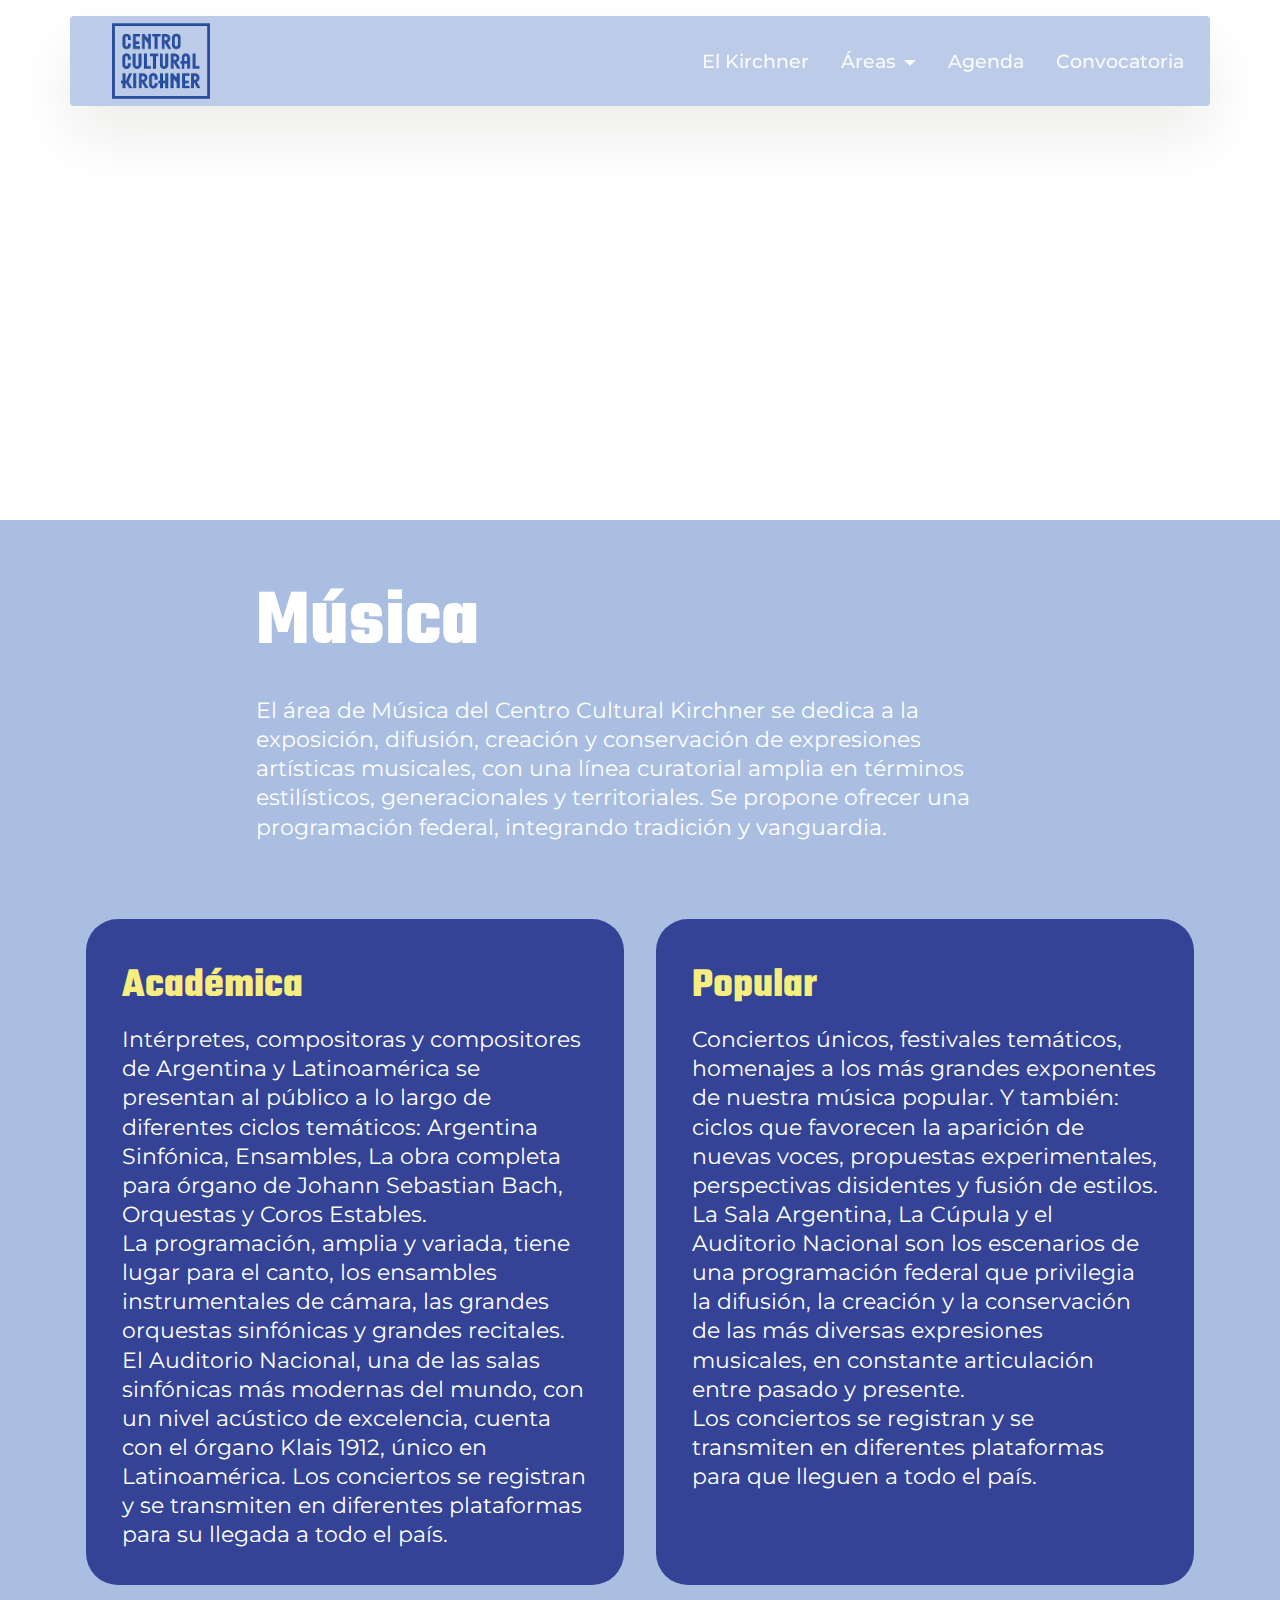
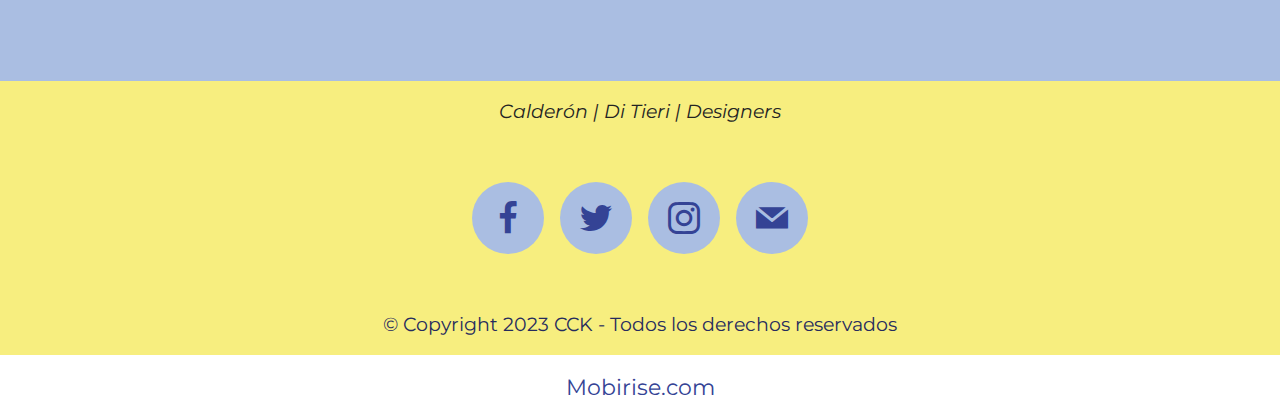
==== commit 619fbae8: "cambio" ====
--- a/page2.html
+++ b/page2.html
@@ -108,7 +108,7 @@
             <h5 class="card-title mbr-fonts-style display-5">
               <strong>Académica</strong></h5>
             <p class="card-text mbr-fonts-style display-7">
-              Intérpretes, compositoras y compositores de Argentina y Latinoamérica se presentan al público a lo largo de diferentes ciclos temáticos: Argentina Sinfónica, Ensambles, La obra completa para órgano de Johann Sebastian Bach, Orquestas y Coros Estables. La programación, amplia y variada, tiene lugar para el canto, los ensambles instrumentales de cámara, las grandes orquestas sinfónicas y grandes recitales. El Auditorio Nacional, una de las salas sinfónicas más modernas del mundo, con un nivel acústico de excelencia, cuenta con el órgano Klais 1912, único en Latinoamérica. Los conciertos se registran y se transmiten en diferentes plataformas para su llegada a todo el país.
+              Intérpretes, compositoras y compositores de Argentina y Latinoamérica se presentan al público a lo largo de diferentes ciclos temáticos: Argentina Sinfónica, Ensambles, La obra completa para órgano de Johann Sebastian Bach, Orquestas y Coros Estables. <br> La programación, amplia y variada, tiene lugar para el canto, los ensambles instrumentales de cámara, las grandes orquestas sinfónicas y grandes recitales. <br> El Auditorio Nacional, una de las salas sinfónicas más modernas del mundo, con un nivel acústico de excelencia, cuenta con el órgano Klais 1912, único en Latinoamérica. Los conciertos se registran y se transmiten en diferentes plataformas para su llegada a todo el país.
             </p>
 
             
@@ -122,7 +122,7 @@
             <h5 class="card-title mbr-fonts-style display-5">
               <strong>Popular</strong></h5>
             <p class="card-text mbr-fonts-style display-7">
-              Conciertos únicos, festivales temáticos, homenajes a los más grandes exponentes de nuestra música popular. Y también: ciclos que favorecen la aparición de nuevas voces, propuestas experimentales, perspectivas disidentes y fusión de estilos. La Sala Argentina, La Cúpula y el Auditorio Nacional son los escenarios de una programación federal que privilegia la difusión, la creación y la conservación de las más diversas expresiones musicales, en constante articulación entre pasado y presente. Los conciertos se registran y se transmiten en diferentes plataformas para que lleguen a todo el país.
+              Conciertos únicos, festivales temáticos, homenajes a los más grandes exponentes de nuestra música popular. Y también: ciclos que favorecen la aparición de nuevas voces, propuestas experimentales, perspectivas disidentes y fusión de estilos. <br> La Sala Argentina, La Cúpula y el Auditorio Nacional son los escenarios de una programación federal que privilegia la difusión, la creación y la conservación de las más diversas expresiones musicales, en constante articulación entre pasado y presente. <br> Los conciertos se registran y se transmiten en diferentes plataformas para que lleguen a todo el país.
             </p>
 
             
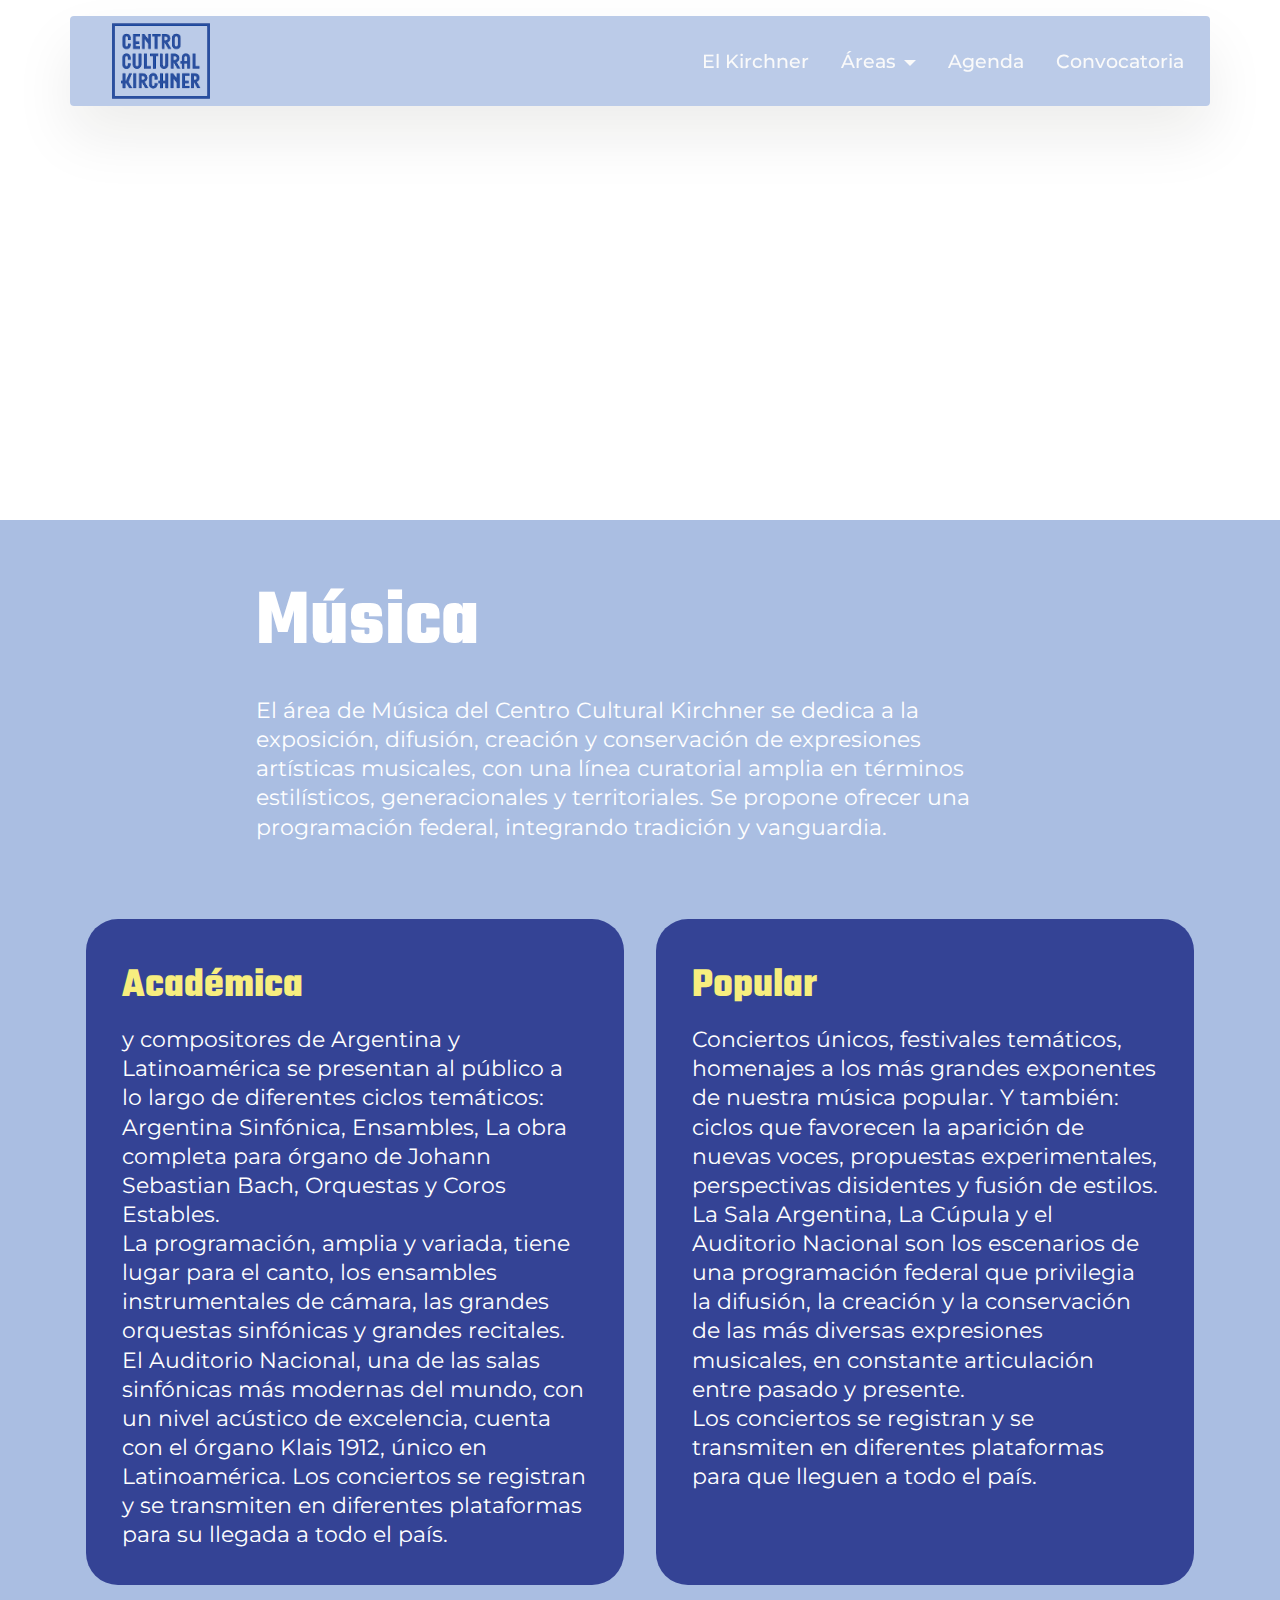
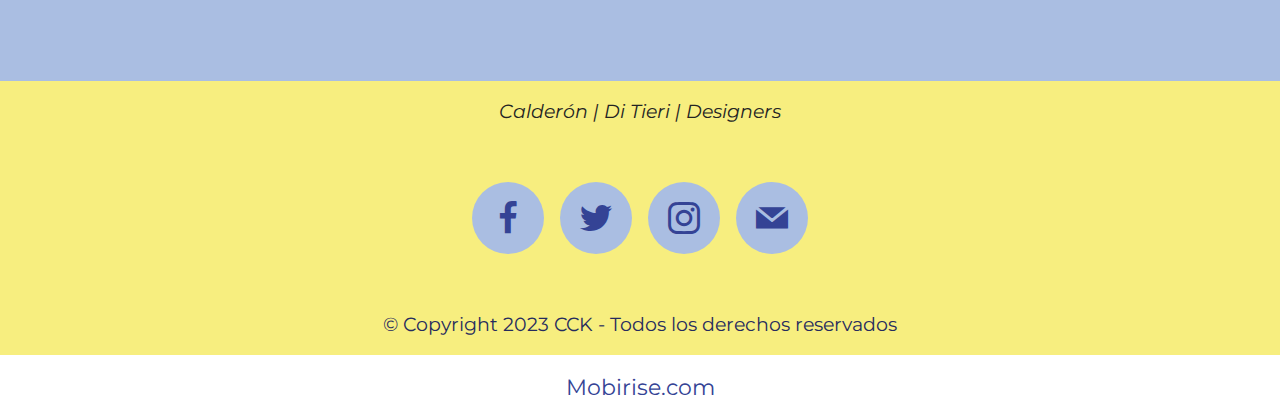
==== commit 370ef93a: "si" ====
--- a/page2.html
+++ b/page2.html
@@ -108,7 +108,7 @@
             <h5 class="card-title mbr-fonts-style display-5">
               <strong>Académica</strong></h5>
             <p class="card-text mbr-fonts-style display-7">
-              Intérpretes, compositoras y compositores de Argentina y Latinoamérica se presentan al público a lo largo de diferentes ciclos temáticos: Argentina Sinfónica, Ensambles, La obra completa para órgano de Johann Sebastian Bach, Orquestas y Coros Estables. <br> La programación, amplia y variada, tiene lugar para el canto, los ensambles instrumentales de cámara, las grandes orquestas sinfónicas y grandes recitales. <br> El Auditorio Nacional, una de las salas sinfónicas más modernas del mundo, con un nivel acústico de excelencia, cuenta con el órgano Klais 1912, único en Latinoamérica. Los conciertos se registran y se transmiten en diferentes plataformas para su llegada a todo el país.
+              y compositores de Argentina y Latinoamérica se presentan al público a lo largo de diferentes ciclos temáticos: Argentina Sinfónica, Ensambles, La obra completa para órgano de Johann Sebastian Bach, Orquestas y Coros Estables. <br> La programación, amplia y variada, tiene lugar para el canto, los ensambles instrumentales de cámara, las grandes orquestas sinfónicas y grandes recitales. <br> El Auditorio Nacional, una de las salas sinfónicas más modernas del mundo, con un nivel acústico de excelencia, cuenta con el órgano Klais 1912, único en Latinoamérica. Los conciertos se registran y se transmiten en diferentes plataformas para su llegada a todo el país.
             </p>
 
             
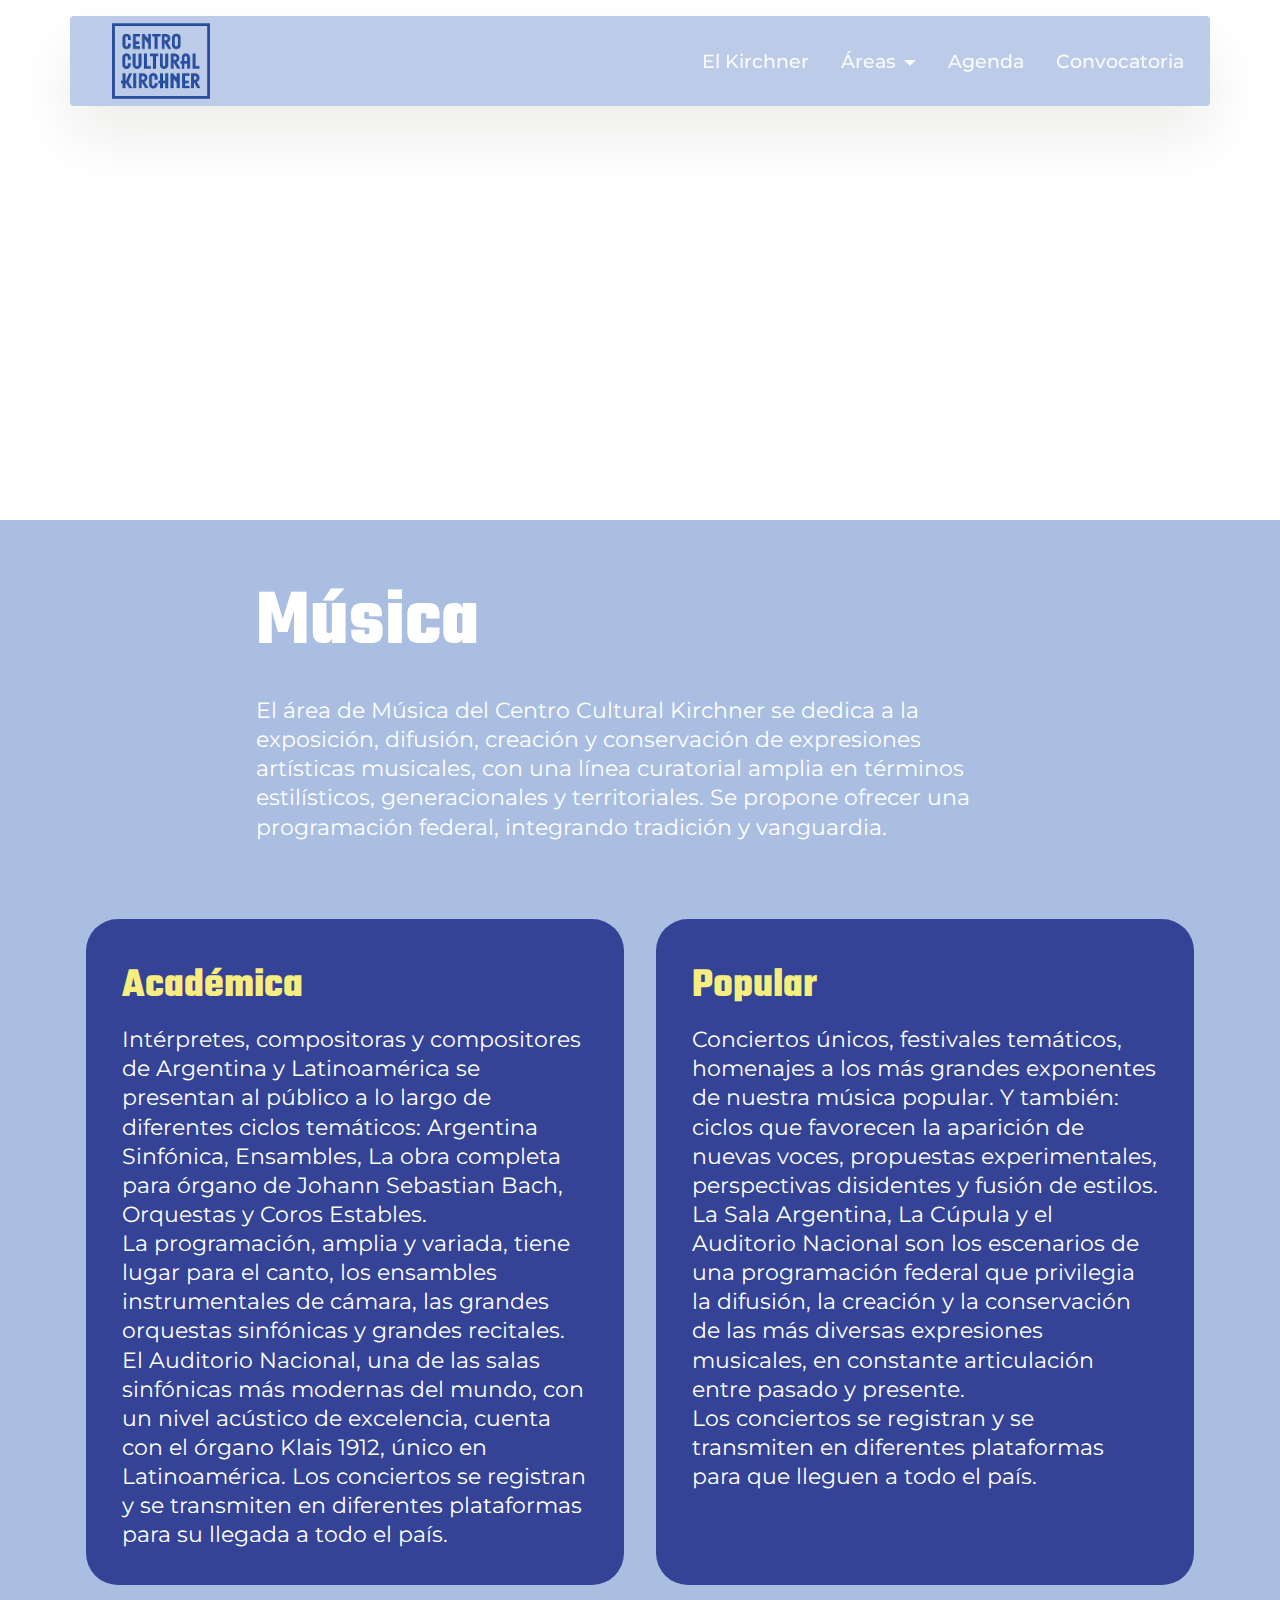
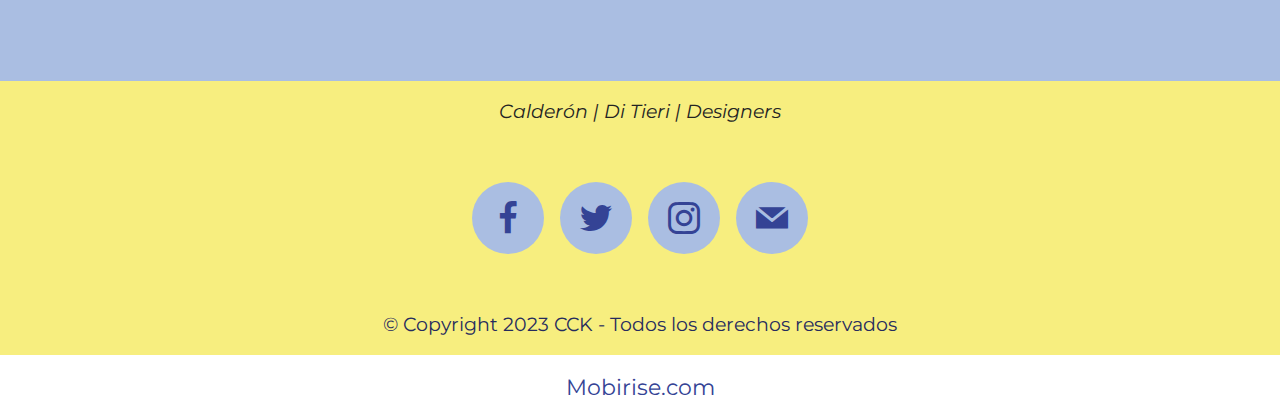
==== commit 200a2209: "este" ====
--- a/page2.html
+++ b/page2.html
@@ -108,7 +108,7 @@
             <h5 class="card-title mbr-fonts-style display-5">
               <strong>Académica</strong></h5>
             <p class="card-text mbr-fonts-style display-7">
-              y compositores de Argentina y Latinoamérica se presentan al público a lo largo de diferentes ciclos temáticos: Argentina Sinfónica, Ensambles, La obra completa para órgano de Johann Sebastian Bach, Orquestas y Coros Estables. <br> La programación, amplia y variada, tiene lugar para el canto, los ensambles instrumentales de cámara, las grandes orquestas sinfónicas y grandes recitales. <br> El Auditorio Nacional, una de las salas sinfónicas más modernas del mundo, con un nivel acústico de excelencia, cuenta con el órgano Klais 1912, único en Latinoamérica. Los conciertos se registran y se transmiten en diferentes plataformas para su llegada a todo el país.
+              Intérpretes, compositoras y compositores de Argentina y Latinoamérica se presentan al público a lo largo de diferentes ciclos temáticos: Argentina Sinfónica, Ensambles, La obra completa para órgano de Johann Sebastian Bach, Orquestas y Coros Estables. <br> La programación, amplia y variada, tiene lugar para el canto, los ensambles instrumentales de cámara, las grandes orquestas sinfónicas y grandes recitales. <br> El Auditorio Nacional, una de las salas sinfónicas más modernas del mundo, con un nivel acústico de excelencia, cuenta con el órgano Klais 1912, único en Latinoamérica. Los conciertos se registran y se transmiten en diferentes plataformas para su llegada a todo el país.
             </p>
 
             
